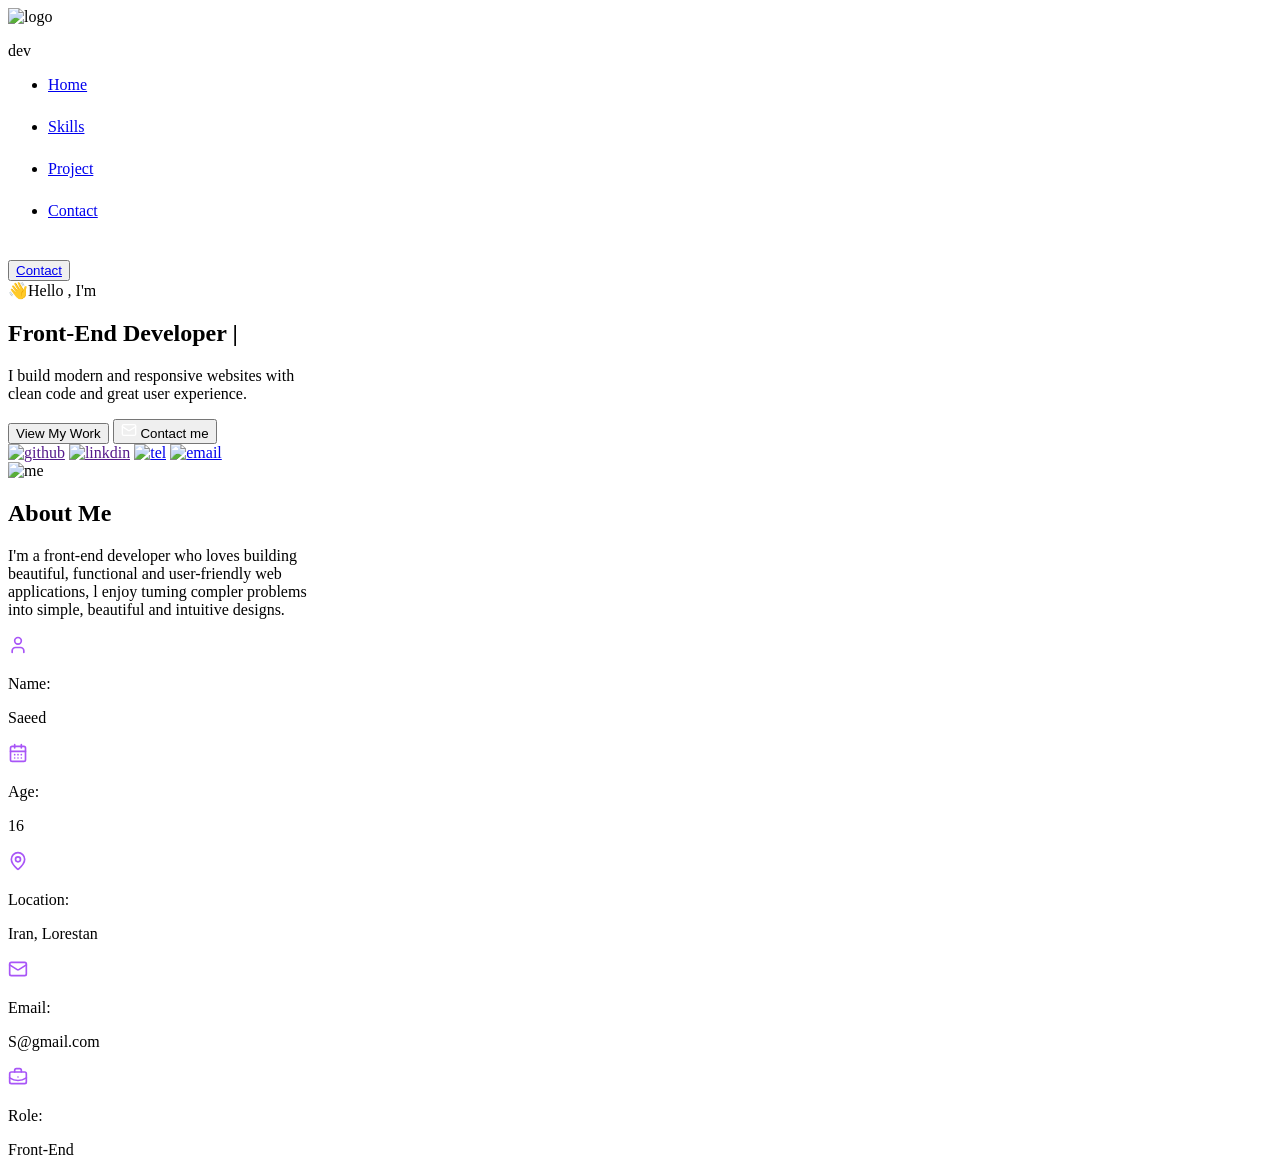
==== index.html @ 2d148aad "Add files via upload" ====
<!DOCTYPE html>
<html lang="en">
<head>
    <meta charset="UTF-8">
    <meta name="viewport" content="width=device-width, initial-scale=1.0">
    <title>Developer | سعید سلطانی</title>
    <link rel="shortcut icon" href="./assets/image/1000127958-removebg-preview.png" type="image/x-icon">
    <link rel="stylesheet" href="css/styles.css">
</head>
<body>
    <div class="container">
        <!-- header -->
        <header>
            <!-- item1 -->
            <section class="left-header">
                <img src="./assets/image/1000127958-removebg-preview.png" alt="logo" class="img-logo">
                <p class="text-header">dev</p>
            </section>
            <!-- item2 -->
             <section class="parent-menu">
                <!-- menu -->
                <nav>
                    <ul class="list">
                        <li class="menu-nav">
                            <a href="./index.html">Home</a>
                            <div class="icon-menu">
                                <svg xmlns="http://www.w3.org/2000/svg" width="20" height="20" viewBox="0 0 24 24" fill="none" stroke="#ffffff" stroke-width="2" stroke-linecap="round" stroke-linejoin="round" class="lucide lucide-house-icon lucide-house"><path d="M15 21v-8a1 1 0 0 0-1-1h-4a1 1 0 0 0-1 1v8"/><path d="M3 10a2 2 0 0 1 .709-1.528l7-6a2 2 0 0 1 2.582 0l7 6A2 2 0 0 1 21 10v9a2 2 0 0 1-2 2H5a2 2 0 0 1-2-2z"/></svg>
                            </div>
                        </li>
                        <li class="menu-nav">
                            <a href="#">Skills</a>
                            <div class="icon-menu">
                                <svg xmlns="http://www.w3.org/2000/svg" width="20" height="20" viewBox="0 0 24 24" fill="none" stroke="#ffffff" stroke-width="2" stroke-linecap="round" stroke-linejoin="round" class="lucide lucide-code-xml-icon lucide-code-xml"><path d="m18 16 4-4-4-4"/><path d="m6 8-4 4 4 4"/><path d="m14.5 4-5 16"/></svg>
                            </div>
                        </li>
                        <li class="menu-nav">
                            <a href="./project.html">Project</a>
                            <div class="icon-menu">
                                <svg xmlns="http://www.w3.org/2000/svg" width="20" height="20" viewBox="0 0 24 24" fill="none" stroke="#ffffff" stroke-width="2" stroke-linecap="round" stroke-linejoin="round" class="lucide lucide-folder-code-icon lucide-folder-code"><path d="M10 10.5 8 13l2 2.5"/><path d="m14 10.5 2 2.5-2 2.5"/><path d="M20 20a2 2 0 0 0 2-2V8a2 2 0 0 0-2-2h-7.9a2 2 0 0 1-1.69-.9L9.6 3.9A2 2 0 0 0 7.93 3H4a2 2 0 0 0-2 2v13a2 2 0 0 0 2 2z"/></svg>
                            </div>
                        </li>
                        <li class="menu-nav">
                            <a href="./contact.html">Contact</a>
                            <div class="icon-menu">
                                <svg xmlns="http://www.w3.org/2000/svg" width="20" height="20" viewBox="0 0 24 24" fill="none" stroke="#ffffff" stroke-width="2" stroke-linecap="round" stroke-linejoin="round" class="lucide lucide-phone-icon lucide-phone"><path d="M13.832 16.568a1 1 0 0 0 1.213-.303l.355-.465A2 2 0 0 1 17 15h3a2 2 0 0 1 2 2v3a2 2 0 0 1-2 2A18 18 0 0 1 2 4a2 2 0 0 1 2-2h3a2 2 0 0 1 2 2v3a2 2 0 0 1-.8 1.6l-.468.351a1 1 0 0 0-.292 1.233 14 14 0 0 0 6.392 6.384"/></svg>
                            </div>
                        </li>
                    </ul>
                </nav>
             </section>
             <!-- item3 -->
              <section>
                <button class="btn-header"><a href="#">Contact</a></button>
              </section>
        </header>
        <!-- main -->
        <main>
            <!-- text abuot me -->
            <section class="main">
                <section class="main-left">
                    <span class="text-main-left">👋Hello , I'm</span>
                    <h1 id="text-el"></h1>
                    <h2>Front-End Developer |</h2>
                    <p>I build modern and responsive websites with 
                        <br>
                        clean code and great user experience.
                    </p>
                    <div class="box-btn">
                        <button class="btn-main-left">View My Work</button>
                        <button class="btn-main-right"><svg xmlns="http://www.w3.org/2000/svg" width="16" height="16" viewBox="0 0 24 24" fill="none" stroke="#ffffff" stroke-width="2" stroke-linecap="round" stroke-linejoin="round" class="lucide lucide-mail-icon lucide-mail"><path d="m22 7-8.991 5.727a2 2 0 0 1-2.009 0L2 7"/><rect x="2" y="4" width="20" height="16" rx="2"/></svg>  Contact me</button>
                    </div>
                    <div class="contact">
                        <a href=""><img src="./assets/image/github-svgrepo-com.svg" alt="github" class="img-contact"></a>
                        <a href=""><img src="./assets/image/linkedin-1-svgrepo-com.svg" alt="linkdin" class="img-contact"></a>
                        <a href="https://t.me/SaeedAlpachi"><img src="./assets/image/telegram-svgrepo-com.svg" alt="tel" class="img-contact"></a>
                        <a href="mailto:saeed89soltanii@gmail.com"><img src="./assets/image/gmail-svgrepo-com.svg" alt="email" class="img-contact"></a>
                        
                    </div>
                </section>
                <section class="main-right">
                    <img src="./assets/image/IMG_۲۰۲۶۰۶۲۴_۲۲۵۵۱۲.png" alt="me">
                </section>
            </section>

            <!-- about me -->
             <section class="about">
                <!-- right -->
                <section class="about-right">
                    <h2>About Me</h2>
                    <p>I'm a front-end developer who loves building <br>
                    beautiful, functional and user-friendly web <br>
                    applications, l enjoy tuming compler problems <br>
                    into simple, beautiful and intuitive designs.</p>
                </section>
                <!-- left -->
                <section class="about-left">
                    <div class="about-me-left top">
                        <svg xmlns="http://www.w3.org/2000/svg" width="20" height="20" viewBox="0 0 24 24" fill="none" stroke="#a855f7" stroke-width="2" stroke-linecap="round" stroke-linejoin="round" class="lucide lucide-user-icon lucide-user"><path d="M19 21v-2a4 4 0 0 0-4-4H9a4 4 0 0 0-4 4v2"/><circle cx="12" cy="7" r="4"/></svg>
                        <p>Name:</p>
                    </div>
                    <div class="text-right top-text"><p>Saeed</p></div>
                    <div class="about-me-left">
                        <svg xmlns="http://www.w3.org/2000/svg" width="20" height="20" viewBox="0 0 24 24" fill="none" stroke="#a855f7" stroke-width="2" stroke-linecap="round" stroke-linejoin="round" class="lucide lucide-calendar-days-icon lucide-calendar-days"><path d="M8 2v4"/><path d="M16 2v4"/><rect width="18" height="18" x="3" y="4" rx="2"/><path d="M3 10h18"/><path d="M8 14h.01"/><path d="M12 14h.01"/><path d="M16 14h.01"/><path d="M8 18h.01"/><path d="M12 18h.01"/><path d="M16 18h.01"/></svg>
                        <p>Age:</p>
                    </div>
                    <div class="text-right"><p>16</p></div>
                    <div class="about-me-left">
                        <svg xmlns="http://www.w3.org/2000/svg" width="20" height="20" viewBox="0 0 24 24" fill="none" stroke="#a855f7" stroke-width="2" stroke-linecap="round" stroke-linejoin="round" class="lucide lucide-map-pin-icon lucide-map-pin"><path d="M20 10c0 4.993-5.539 10.193-7.399 11.799a1 1 0 0 1-1.202 0C9.539 20.193 4 14.993 4 10a8 8 0 0 1 16 0"/><circle cx="12" cy="10" r="3"/></svg>
                        <p>Location:</p>
                    </div>
                    <div class="text-right"><p>Iran, Lorestan</p></div>
                    <div class="about-me-left">
                        <svg xmlns="http://www.w3.org/2000/svg" width="20" height="20" viewBox="0 0 24 24" fill="none" stroke="#a855f7" stroke-width="2" stroke-linecap="round" stroke-linejoin="round" class="lucide lucide-mail-icon lucide-mail"><path d="m22 7-8.991 5.727a2 2 0 0 1-2.009 0L2 7"/><rect x="2" y="4" width="20" height="16" rx="2"/></svg>
                        <p>Email:</p>
                    </div>
                    <div class="text-right"><p>S@gmail.com</p></div>
                    <div class="about-me-left bottom">
                        <svg xmlns="http://www.w3.org/2000/svg" width="20" height="20" viewBox="0 0 24 24" fill="none" stroke="#a855f7" stroke-width="2" stroke-linecap="round" stroke-linejoin="round" class="lucide lucide-briefcase-business-icon lucide-briefcase-business"><path d="M12 12h.01"/><path d="M16 6V4a2 2 0 0 0-2-2h-4a2 2 0 0 0-2 2v2"/><path d="M22 13a18.15 18.15 0 0 1-20 0"/><rect width="20" height="14" x="2" y="6" rx="2"/></svg>
                        <p>Role:</p>
                    </div>
                    <div class="text-right bottom-text"><p>Front-End</p></div>
                </section>
             </section>
        </main>
    </div>

    <script src="./js/script.js"></script>
</body>
</html>
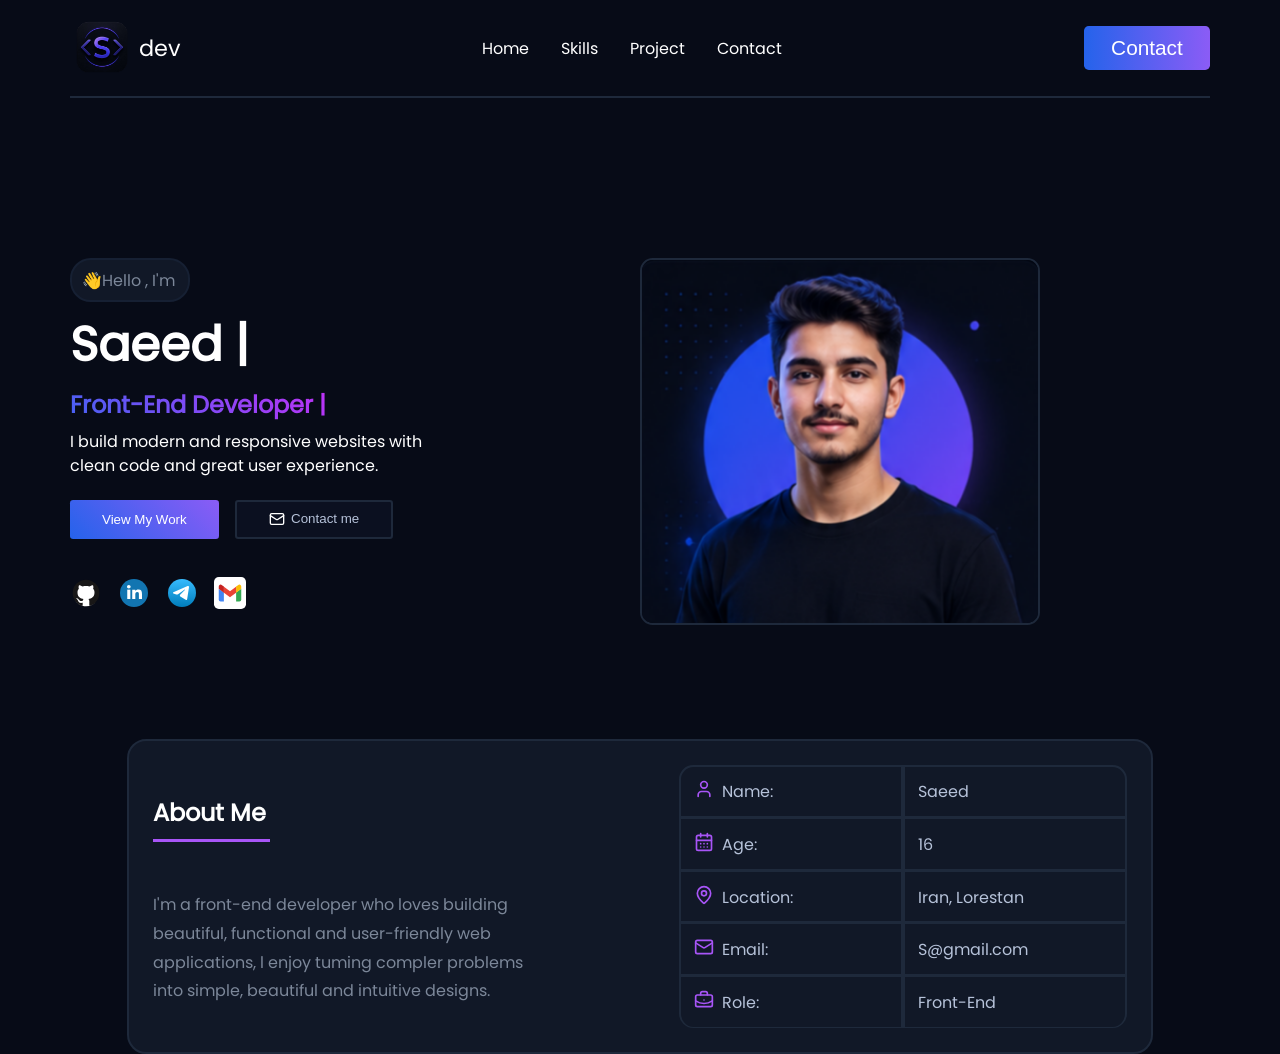
==== commit e3de2d67: "Initial commit" ====
--- a/index.html
+++ b/index.html
@@ -1,129 +1,129 @@
-<!DOCTYPE html>
-<html lang="en">
-<head>
-    <meta charset="UTF-8">
-    <meta name="viewport" content="width=device-width, initial-scale=1.0">
-    <title>Developer | سعید سلطانی</title>
-    <link rel="shortcut icon" href="./assets/image/1000127958-removebg-preview.png" type="image/x-icon">
-    <link rel="stylesheet" href="css/styles.css">
-</head>
-<body>
-    <div class="container">
-        <!-- header -->
-        <header>
-            <!-- item1 -->
-            <section class="left-header">
-                <img src="./assets/image/1000127958-removebg-preview.png" alt="logo" class="img-logo">
-                <p class="text-header">dev</p>
-            </section>
-            <!-- item2 -->
-             <section class="parent-menu">
-                <!-- menu -->
-                <nav>
-                    <ul class="list">
-                        <li class="menu-nav">
-                            <a href="./index.html">Home</a>
-                            <div class="icon-menu">
-                                <svg xmlns="http://www.w3.org/2000/svg" width="20" height="20" viewBox="0 0 24 24" fill="none" stroke="#ffffff" stroke-width="2" stroke-linecap="round" stroke-linejoin="round" class="lucide lucide-house-icon lucide-house"><path d="M15 21v-8a1 1 0 0 0-1-1h-4a1 1 0 0 0-1 1v8"/><path d="M3 10a2 2 0 0 1 .709-1.528l7-6a2 2 0 0 1 2.582 0l7 6A2 2 0 0 1 21 10v9a2 2 0 0 1-2 2H5a2 2 0 0 1-2-2z"/></svg>
-                            </div>
-                        </li>
-                        <li class="menu-nav">
-                            <a href="#">Skills</a>
-                            <div class="icon-menu">
-                                <svg xmlns="http://www.w3.org/2000/svg" width="20" height="20" viewBox="0 0 24 24" fill="none" stroke="#ffffff" stroke-width="2" stroke-linecap="round" stroke-linejoin="round" class="lucide lucide-code-xml-icon lucide-code-xml"><path d="m18 16 4-4-4-4"/><path d="m6 8-4 4 4 4"/><path d="m14.5 4-5 16"/></svg>
-                            </div>
-                        </li>
-                        <li class="menu-nav">
-                            <a href="./project.html">Project</a>
-                            <div class="icon-menu">
-                                <svg xmlns="http://www.w3.org/2000/svg" width="20" height="20" viewBox="0 0 24 24" fill="none" stroke="#ffffff" stroke-width="2" stroke-linecap="round" stroke-linejoin="round" class="lucide lucide-folder-code-icon lucide-folder-code"><path d="M10 10.5 8 13l2 2.5"/><path d="m14 10.5 2 2.5-2 2.5"/><path d="M20 20a2 2 0 0 0 2-2V8a2 2 0 0 0-2-2h-7.9a2 2 0 0 1-1.69-.9L9.6 3.9A2 2 0 0 0 7.93 3H4a2 2 0 0 0-2 2v13a2 2 0 0 0 2 2z"/></svg>
-                            </div>
-                        </li>
-                        <li class="menu-nav">
-                            <a href="./contact.html">Contact</a>
-                            <div class="icon-menu">
-                                <svg xmlns="http://www.w3.org/2000/svg" width="20" height="20" viewBox="0 0 24 24" fill="none" stroke="#ffffff" stroke-width="2" stroke-linecap="round" stroke-linejoin="round" class="lucide lucide-phone-icon lucide-phone"><path d="M13.832 16.568a1 1 0 0 0 1.213-.303l.355-.465A2 2 0 0 1 17 15h3a2 2 0 0 1 2 2v3a2 2 0 0 1-2 2A18 18 0 0 1 2 4a2 2 0 0 1 2-2h3a2 2 0 0 1 2 2v3a2 2 0 0 1-.8 1.6l-.468.351a1 1 0 0 0-.292 1.233 14 14 0 0 0 6.392 6.384"/></svg>
-                            </div>
-                        </li>
-                    </ul>
-                </nav>
-             </section>
-             <!-- item3 -->
-              <section>
-                <button class="btn-header"><a href="#">Contact</a></button>
-              </section>
-        </header>
-        <!-- main -->
-        <main>
-            <!-- text abuot me -->
-            <section class="main">
-                <section class="main-left">
-                    <span class="text-main-left">👋Hello , I'm</span>
-                    <h1 id="text-el"></h1>
-                    <h2>Front-End Developer |</h2>
-                    <p>I build modern and responsive websites with 
-                        <br>
-                        clean code and great user experience.
-                    </p>
-                    <div class="box-btn">
-                        <button class="btn-main-left">View My Work</button>
-                        <button class="btn-main-right"><svg xmlns="http://www.w3.org/2000/svg" width="16" height="16" viewBox="0 0 24 24" fill="none" stroke="#ffffff" stroke-width="2" stroke-linecap="round" stroke-linejoin="round" class="lucide lucide-mail-icon lucide-mail"><path d="m22 7-8.991 5.727a2 2 0 0 1-2.009 0L2 7"/><rect x="2" y="4" width="20" height="16" rx="2"/></svg>  Contact me</button>
-                    </div>
-                    <div class="contact">
-                        <a href=""><img src="./assets/image/github-svgrepo-com.svg" alt="github" class="img-contact"></a>
-                        <a href=""><img src="./assets/image/linkedin-1-svgrepo-com.svg" alt="linkdin" class="img-contact"></a>
-                        <a href="https://t.me/SaeedAlpachi"><img src="./assets/image/telegram-svgrepo-com.svg" alt="tel" class="img-contact"></a>
-                        <a href="mailto:saeed89soltanii@gmail.com"><img src="./assets/image/gmail-svgrepo-com.svg" alt="email" class="img-contact"></a>
-                        
-                    </div>
-                </section>
-                <section class="main-right">
-                    <img src="./assets/image/IMG_۲۰۲۶۰۶۲۴_۲۲۵۵۱۲.png" alt="me">
-                </section>
-            </section>
-
-            <!-- about me -->
-             <section class="about">
-                <!-- right -->
-                <section class="about-right">
-                    <h2>About Me</h2>
-                    <p>I'm a front-end developer who loves building <br>
-                    beautiful, functional and user-friendly web <br>
-                    applications, l enjoy tuming compler problems <br>
-                    into simple, beautiful and intuitive designs.</p>
-                </section>
-                <!-- left -->
-                <section class="about-left">
-                    <div class="about-me-left top">
-                        <svg xmlns="http://www.w3.org/2000/svg" width="20" height="20" viewBox="0 0 24 24" fill="none" stroke="#a855f7" stroke-width="2" stroke-linecap="round" stroke-linejoin="round" class="lucide lucide-user-icon lucide-user"><path d="M19 21v-2a4 4 0 0 0-4-4H9a4 4 0 0 0-4 4v2"/><circle cx="12" cy="7" r="4"/></svg>
-                        <p>Name:</p>
-                    </div>
-                    <div class="text-right top-text"><p>Saeed</p></div>
-                    <div class="about-me-left">
-                        <svg xmlns="http://www.w3.org/2000/svg" width="20" height="20" viewBox="0 0 24 24" fill="none" stroke="#a855f7" stroke-width="2" stroke-linecap="round" stroke-linejoin="round" class="lucide lucide-calendar-days-icon lucide-calendar-days"><path d="M8 2v4"/><path d="M16 2v4"/><rect width="18" height="18" x="3" y="4" rx="2"/><path d="M3 10h18"/><path d="M8 14h.01"/><path d="M12 14h.01"/><path d="M16 14h.01"/><path d="M8 18h.01"/><path d="M12 18h.01"/><path d="M16 18h.01"/></svg>
-                        <p>Age:</p>
-                    </div>
-                    <div class="text-right"><p>16</p></div>
-                    <div class="about-me-left">
-                        <svg xmlns="http://www.w3.org/2000/svg" width="20" height="20" viewBox="0 0 24 24" fill="none" stroke="#a855f7" stroke-width="2" stroke-linecap="round" stroke-linejoin="round" class="lucide lucide-map-pin-icon lucide-map-pin"><path d="M20 10c0 4.993-5.539 10.193-7.399 11.799a1 1 0 0 1-1.202 0C9.539 20.193 4 14.993 4 10a8 8 0 0 1 16 0"/><circle cx="12" cy="10" r="3"/></svg>
-                        <p>Location:</p>
-                    </div>
-                    <div class="text-right"><p>Iran, Lorestan</p></div>
-                    <div class="about-me-left">
-                        <svg xmlns="http://www.w3.org/2000/svg" width="20" height="20" viewBox="0 0 24 24" fill="none" stroke="#a855f7" stroke-width="2" stroke-linecap="round" stroke-linejoin="round" class="lucide lucide-mail-icon lucide-mail"><path d="m22 7-8.991 5.727a2 2 0 0 1-2.009 0L2 7"/><rect x="2" y="4" width="20" height="16" rx="2"/></svg>
-                        <p>Email:</p>
-                    </div>
-                    <div class="text-right"><p>S@gmail.com</p></div>
-                    <div class="about-me-left bottom">
-                        <svg xmlns="http://www.w3.org/2000/svg" width="20" height="20" viewBox="0 0 24 24" fill="none" stroke="#a855f7" stroke-width="2" stroke-linecap="round" stroke-linejoin="round" class="lucide lucide-briefcase-business-icon lucide-briefcase-business"><path d="M12 12h.01"/><path d="M16 6V4a2 2 0 0 0-2-2h-4a2 2 0 0 0-2 2v2"/><path d="M22 13a18.15 18.15 0 0 1-20 0"/><rect width="20" height="14" x="2" y="6" rx="2"/></svg>
-                        <p>Role:</p>
-                    </div>
-                    <div class="text-right bottom-text"><p>Front-End</p></div>
-                </section>
-             </section>
-        </main>
-    </div>
-
-    <script src="./js/script.js"></script>
-</body>
+<!DOCTYPE html>
+<html lang="en">
+<head>
+    <meta charset="UTF-8">
+    <meta name="viewport" content="width=device-width, initial-scale=1.0">
+    <title>Developer | سعید سلطانی</title>
+    <link rel="shortcut icon" href="./assets/image/1000127958-removebg-preview.png" type="image/x-icon">
+    <link rel="stylesheet" href="css/styles.css">
+</head>
+<body>
+    <div class="container">
+        <!-- header -->
+        <header>
+            <!-- item1 -->
+            <section class="left-header">
+                <img src="./assets/image/1000127958-removebg-preview.png" alt="logo" class="img-logo">
+                <p class="text-header">dev</p>
+            </section>
+            <!-- item2 -->
+             <section class="parent-menu">
+                <!-- menu -->
+                <nav>
+                    <ul class="list">
+                        <li class="menu-nav">
+                            <a href="./index.html">Home</a>
+                            <div class="icon-menu">
+                                <svg xmlns="http://www.w3.org/2000/svg" width="20" height="20" viewBox="0 0 24 24" fill="none" stroke="#ffffff" stroke-width="2" stroke-linecap="round" stroke-linejoin="round" class="lucide lucide-house-icon lucide-house"><path d="M15 21v-8a1 1 0 0 0-1-1h-4a1 1 0 0 0-1 1v8"/><path d="M3 10a2 2 0 0 1 .709-1.528l7-6a2 2 0 0 1 2.582 0l7 6A2 2 0 0 1 21 10v9a2 2 0 0 1-2 2H5a2 2 0 0 1-2-2z"/></svg>
+                            </div>
+                        </li>
+                        <li class="menu-nav">
+                            <a href="#">Skills</a>
+                            <div class="icon-menu">
+                                <svg xmlns="http://www.w3.org/2000/svg" width="20" height="20" viewBox="0 0 24 24" fill="none" stroke="#ffffff" stroke-width="2" stroke-linecap="round" stroke-linejoin="round" class="lucide lucide-code-xml-icon lucide-code-xml"><path d="m18 16 4-4-4-4"/><path d="m6 8-4 4 4 4"/><path d="m14.5 4-5 16"/></svg>
+                            </div>
+                        </li>
+                        <li class="menu-nav">
+                            <a href="./project.html">Project</a>
+                            <div class="icon-menu">
+                                <svg xmlns="http://www.w3.org/2000/svg" width="20" height="20" viewBox="0 0 24 24" fill="none" stroke="#ffffff" stroke-width="2" stroke-linecap="round" stroke-linejoin="round" class="lucide lucide-folder-code-icon lucide-folder-code"><path d="M10 10.5 8 13l2 2.5"/><path d="m14 10.5 2 2.5-2 2.5"/><path d="M20 20a2 2 0 0 0 2-2V8a2 2 0 0 0-2-2h-7.9a2 2 0 0 1-1.69-.9L9.6 3.9A2 2 0 0 0 7.93 3H4a2 2 0 0 0-2 2v13a2 2 0 0 0 2 2z"/></svg>
+                            </div>
+                        </li>
+                        <li class="menu-nav">
+                            <a href="./contact.html">Contact</a>
+                            <div class="icon-menu">
+                                <svg xmlns="http://www.w3.org/2000/svg" width="20" height="20" viewBox="0 0 24 24" fill="none" stroke="#ffffff" stroke-width="2" stroke-linecap="round" stroke-linejoin="round" class="lucide lucide-phone-icon lucide-phone"><path d="M13.832 16.568a1 1 0 0 0 1.213-.303l.355-.465A2 2 0 0 1 17 15h3a2 2 0 0 1 2 2v3a2 2 0 0 1-2 2A18 18 0 0 1 2 4a2 2 0 0 1 2-2h3a2 2 0 0 1 2 2v3a2 2 0 0 1-.8 1.6l-.468.351a1 1 0 0 0-.292 1.233 14 14 0 0 0 6.392 6.384"/></svg>
+                            </div>
+                        </li>
+                    </ul>
+                </nav>
+             </section>
+             <!-- item3 -->
+              <section>
+                <button class="btn-header"><a href="#">Contact</a></button>
+              </section>
+        </header>
+        <!-- main -->
+        <main>
+            <!-- text abuot me -->
+            <section class="main">
+                <section class="main-left">
+                    <span class="text-main-left">👋Hello , I'm</span>
+                    <h1 id="text-el"></h1>
+                    <h2>Front-End Developer |</h2>
+                    <p>I build modern and responsive websites with 
+                        <br>
+                        clean code and great user experience.
+                    </p>
+                    <div class="box-btn">
+                        <button class="btn-main-left">View My Work</button>
+                        <button class="btn-main-right"><svg xmlns="http://www.w3.org/2000/svg" width="16" height="16" viewBox="0 0 24 24" fill="none" stroke="#ffffff" stroke-width="2" stroke-linecap="round" stroke-linejoin="round" class="lucide lucide-mail-icon lucide-mail"><path d="m22 7-8.991 5.727a2 2 0 0 1-2.009 0L2 7"/><rect x="2" y="4" width="20" height="16" rx="2"/></svg>  Contact me</button>
+                    </div>
+                    <div class="contact">
+                        <a href=""><img src="./assets/image/github-svgrepo-com.svg" alt="github" class="img-contact"></a>
+                        <a href=""><img src="./assets/image/linkedin-1-svgrepo-com.svg" alt="linkdin" class="img-contact"></a>
+                        <a href="https://t.me/SaeedAlpachi"><img src="./assets/image/telegram-svgrepo-com.svg" alt="tel" class="img-contact"></a>
+                        <a href="mailto:saeed89soltanii@gmail.com"><img src="./assets/image/gmail-svgrepo-com.svg" alt="email" class="img-contact"></a>
+                        
+                    </div>
+                </section>
+                <section class="main-right">
+                    <img src="./assets/image/IMG_۲۰۲۶۰۶۲۴_۲۲۵۵۱۲.png" alt="me">
+                </section>
+            </section>
+
+            <!-- about me -->
+             <section class="about">
+                <!-- right -->
+                <section class="about-right">
+                    <h2>About Me</h2>
+                    <p>I'm a front-end developer who loves building <br>
+                    beautiful, functional and user-friendly web <br>
+                    applications, l enjoy tuming compler problems <br>
+                    into simple, beautiful and intuitive designs.</p>
+                </section>
+                <!-- left -->
+                <section class="about-left">
+                    <div class="about-me-left top">
+                        <svg xmlns="http://www.w3.org/2000/svg" width="20" height="20" viewBox="0 0 24 24" fill="none" stroke="#a855f7" stroke-width="2" stroke-linecap="round" stroke-linejoin="round" class="lucide lucide-user-icon lucide-user"><path d="M19 21v-2a4 4 0 0 0-4-4H9a4 4 0 0 0-4 4v2"/><circle cx="12" cy="7" r="4"/></svg>
+                        <p>Name:</p>
+                    </div>
+                    <div class="text-right top-text"><p>Saeed</p></div>
+                    <div class="about-me-left">
+                        <svg xmlns="http://www.w3.org/2000/svg" width="20" height="20" viewBox="0 0 24 24" fill="none" stroke="#a855f7" stroke-width="2" stroke-linecap="round" stroke-linejoin="round" class="lucide lucide-calendar-days-icon lucide-calendar-days"><path d="M8 2v4"/><path d="M16 2v4"/><rect width="18" height="18" x="3" y="4" rx="2"/><path d="M3 10h18"/><path d="M8 14h.01"/><path d="M12 14h.01"/><path d="M16 14h.01"/><path d="M8 18h.01"/><path d="M12 18h.01"/><path d="M16 18h.01"/></svg>
+                        <p>Age:</p>
+                    </div>
+                    <div class="text-right"><p>16</p></div>
+                    <div class="about-me-left">
+                        <svg xmlns="http://www.w3.org/2000/svg" width="20" height="20" viewBox="0 0 24 24" fill="none" stroke="#a855f7" stroke-width="2" stroke-linecap="round" stroke-linejoin="round" class="lucide lucide-map-pin-icon lucide-map-pin"><path d="M20 10c0 4.993-5.539 10.193-7.399 11.799a1 1 0 0 1-1.202 0C9.539 20.193 4 14.993 4 10a8 8 0 0 1 16 0"/><circle cx="12" cy="10" r="3"/></svg>
+                        <p>Location:</p>
+                    </div>
+                    <div class="text-right"><p>Iran, Lorestan</p></div>
+                    <div class="about-me-left">
+                        <svg xmlns="http://www.w3.org/2000/svg" width="20" height="20" viewBox="0 0 24 24" fill="none" stroke="#a855f7" stroke-width="2" stroke-linecap="round" stroke-linejoin="round" class="lucide lucide-mail-icon lucide-mail"><path d="m22 7-8.991 5.727a2 2 0 0 1-2.009 0L2 7"/><rect x="2" y="4" width="20" height="16" rx="2"/></svg>
+                        <p>Email:</p>
+                    </div>
+                    <div class="text-right"><p>S@gmail.com</p></div>
+                    <div class="about-me-left bottom">
+                        <svg xmlns="http://www.w3.org/2000/svg" width="20" height="20" viewBox="0 0 24 24" fill="none" stroke="#a855f7" stroke-width="2" stroke-linecap="round" stroke-linejoin="round" class="lucide lucide-briefcase-business-icon lucide-briefcase-business"><path d="M12 12h.01"/><path d="M16 6V4a2 2 0 0 0-2-2h-4a2 2 0 0 0-2 2v2"/><path d="M22 13a18.15 18.15 0 0 1-20 0"/><rect width="20" height="14" x="2" y="6" rx="2"/></svg>
+                        <p>Role:</p>
+                    </div>
+                    <div class="text-right bottom-text"><p>Front-End</p></div>
+                </section>
+             </section>
+        </main>
+    </div>
+
+    <script src="./js/script.js"></script>
+</body>
 </html>
--- a/css/styles.css
+++ b/css/styles.css
@@ -0,0 +1,336 @@
+*{
+    margin: 0;
+    padding: 0;
+    box-sizing: border-box;
+}
+
+:root{
+    /* background color */
+    --bg-body: #070b17;
+    --bg-secondary: #0b1020;
+    --bg-card: #111827;
+    --bg-card-hover: #162033;
+    /* color text */
+    --text-primary: #ffffff;
+    --text-secondary: #b6c2d9;
+    --text-muted: #7c8799;
+    /* color orginal ui */
+    --primary: #2563eb;
+    --primary-light: #3b82f6;
+    --secondary: #8b5cf6;
+    --secondary-light: #a855f7;
+    /* borders */
+    --border: #1e293b;
+    --border-active: #3b82f6;
+}
+@font-face {
+    font-family: "popins";
+    src: url(../assets/font/Poppins_www.Downloadha.com/Poppins/PoppinsLatin-Regular.otf);
+}
+body{
+    font-family: "popins";
+    background: var(--bg-body);
+    color: var(--text-primary);
+    font-size: 1rem;
+    height: 100dvh;
+}
+.container{
+    width: 1140px;
+    margin: 0 auto;
+    height: 100%;
+}
+header{
+    width: 100%;
+    display: flex;
+    align-items: center;
+    justify-content: space-between;
+    padding: 1rem 0;
+    position: relative;
+    border-bottom: 2px solid var(--border);
+}
+nav{
+        position: relative;
+    }
+header .left-header{
+    display: flex;
+    align-items: center;
+    gap: .3rem;
+}
+header .left-header .text-header{
+    font-size: 1.4rem;
+}
+header .left-header .img-logo{
+    width: 4rem;
+}
+header .list{
+    list-style-type: none;
+    display: flex;
+    gap: 2rem;
+}
+header .list li a{
+    color: var(--text-primary);
+    text-decoration: none;
+}
+header .list li a:hover{
+    color: var(--primary);
+    transition: all .5s;
+}
+header .btn-header{
+    font-size: 1.3rem;
+    background: linear-gradient(90deg, #2563eb 0%, #8b5cf6 100%);
+    border: none;
+    padding: .6rem 1.7rem;
+    border-radius: .3rem;
+}
+header .btn-header a{
+    color: var(--text-primary);
+    text-decoration: none;
+}
+header .parent-menu .list .icon-menu{
+    text-align: center;
+}
+header .parent-menu .list .menu-nav{
+    display: flex;
+    flex-direction: column-reverse;
+}
+
+/* main */
+.main{
+    margin-top: 10rem;
+    display: grid;
+    grid-template-columns: 1fr 1fr;
+}
+.main .main-left{
+    display: flex;
+    flex-direction: column;
+    gap: .4rem;
+}
+.main .main-left h1{
+    font-size: 3rem;
+}
+.main .main-left h2{
+    background: linear-gradient(45deg, rgb(69, 98, 243), #c130f6);
+    background-clip: text;
+    -webkit-background-clip: text;
+    -webkit-text-fill-color: transparent;
+    width: 16.3rem;
+}
+.main .main-left .text-main-left{
+    background: var(--bg-card);
+    padding: .5rem .6rem;
+    width: 7.5rem;
+    border: 2px solid var(--bg-card-hover);
+    border-radius: 1.3rem;
+    color: var(--text-muted);
+}
+.main .main-left .box-btn{
+    display: flex;
+    gap: 1rem;
+    margin-top: 1rem;
+}
+.main .main-left .btn-main-left{
+    background: linear-gradient(45deg, #2563eb 0%, #8b5cf6 100%);
+    border: none;
+    text-align: center;
+    align-items: center;
+    padding: .6rem 2rem;
+    color: var(--text-primary);
+    border-radius: .2rem;
+}
+.main .main-left .btn-main-right{
+    padding: .6rem 2rem;
+    background: var(--bg-secondary);
+    color: var(--text-secondary);
+    display: flex;
+    text-align: center;
+    border-radius: .2rem;
+    border: 2px solid var(--border);
+    gap: .4rem;
+}
+.main .main-left .contact{
+    display: flex;
+    gap: 1rem;
+    margin-top: 2rem;
+}
+.main .main-left .contact .img-contact{
+    width: 2rem;
+}
+#text-el::after{
+    content: "|";
+    animation: blink 0.8s infinite;
+}
+@keyframes blink{
+    50%{
+        opacity: 0;
+    }
+}
+.main .main-right img{
+    width: 25rem;
+    border: 2px solid var(--border);
+    border-radius: .8rem;
+    animation: float 3s ease-in-out infinite;
+}
+@keyframes float {
+    0%{
+        transform: translateY(0);
+    }
+    50%{
+        transform: translateY(-25px);
+    }
+    100%{
+        transform: translateY(0);
+    }
+}
+/* about me */
+.about{
+    display: flex;
+    max-width: 90%;
+    margin: 6.7rem auto 0;
+    background-color: var(--bg-card);
+    padding: 1.5rem;
+    border-radius: 1.2rem;
+    border: 2px solid var(--border);
+    justify-content: space-between;
+    flex-wrap: wrap;
+    gap: 2rem;
+    align-items: center;
+}
+.about .about-right{
+    display: flex;
+    flex-direction: column;
+    gap: 3rem;
+}
+.about .about-right h2{
+    padding: .5rem 0;
+    border-bottom: 3px solid var(--secondary-light);
+    width: 7.3rem;
+}
+.about .about-right p{
+    line-height: 1.8rem;
+    color: var(--text-muted);
+}
+.about .about-left{
+    display: grid;
+    grid-template-columns: repeat(2,14rem);
+    border-radius: .8rem;
+}
+.about .about-left .about-me-left{
+    display: flex;
+    gap: .5rem;
+    border: 2px solid var(--border);
+    border-bottom: 1px solid var(--border);
+    padding: .8rem;
+    color: var(--text-secondary);
+
+}
+.about .about-left .top{
+    border-radius: .9rem 0 0 0;
+}
+.about .about-left .bottom{
+    border-radius: 0 0 0 .9rem ;
+}
+.about .about-left .bottom-text{
+    border-radius: 0 0 .9rem 0;
+}
+.about .about-left .top-text{
+    border-radius:  0 .9rem 0 0;
+}
+.about .about-left .text-right{
+    border: 2px solid var(--border);
+    border-bottom: 1px solid var(--border);
+    padding: .8rem;
+    color: var(--text-secondary);
+
+}
+
+/* responsiv */
+
+@media screen and (max-width: 600px){
+    .parent-menu{
+        /* display: none; */
+        position: fixed;
+        bottom: 1.5rem;
+        left: 0;
+        right: 0;
+        z-index: 10;
+        height: 4.2rem;
+        width: 80%;
+        margin: 0 auto;
+        padding: .5rem 1rem;
+        background: #162033eb;
+        border-radius: 2.5rem;
+        display: flex;
+        align-items: center;
+    }
+    nav{
+        margin: 0 auto;
+        width: 100%;
+    }
+    .list{
+        display: flex;
+        justify-content: space-around;
+    }
+    .menu-nav a{
+        font-size: 1.2rem;
+    }
+    
+    
+}
+@media screen and (max-width: 1200px){
+    .container{
+        width: 900px;
+    }
+}
+@media screen and (max-width: 998px){
+    .container{
+        width: 750px;
+    }
+}
+@media screen and (max-width: 768px){
+    .container{
+        width: 600px;
+    }
+    header{
+        padding: 1rem ;
+    }
+    .list{
+        display: none;
+    }
+    .main{
+        display: flex;
+        flex-direction: column;
+        gap: 3rem;
+        align-items: center;
+        margin-top: 5rem;
+    }
+}
+@media screen and (min-width: 600px){
+    .icon-menu{
+        display: none;
+    }
+}
+@media screen and (max-width: 575px){
+    header{
+        padding: 1rem 1.5rem;
+
+    }
+    .container{ max-width: 550px;}
+    .about{
+        align-items: center;
+        justify-content: center;
+        margin: 6.7 auto 0;
+    }
+    .about .about-left{
+        grid-template-columns: repeat(2,12rem);
+    }
+    .about .about-right p{
+        font-size: 1.3rem;
+    }
+    .about .text-right{
+        font-size: 1.3rem;
+    }
+    .about .about-me-left{
+        font-size: 1.3rem;
+        align-items: center;
+    }
+}
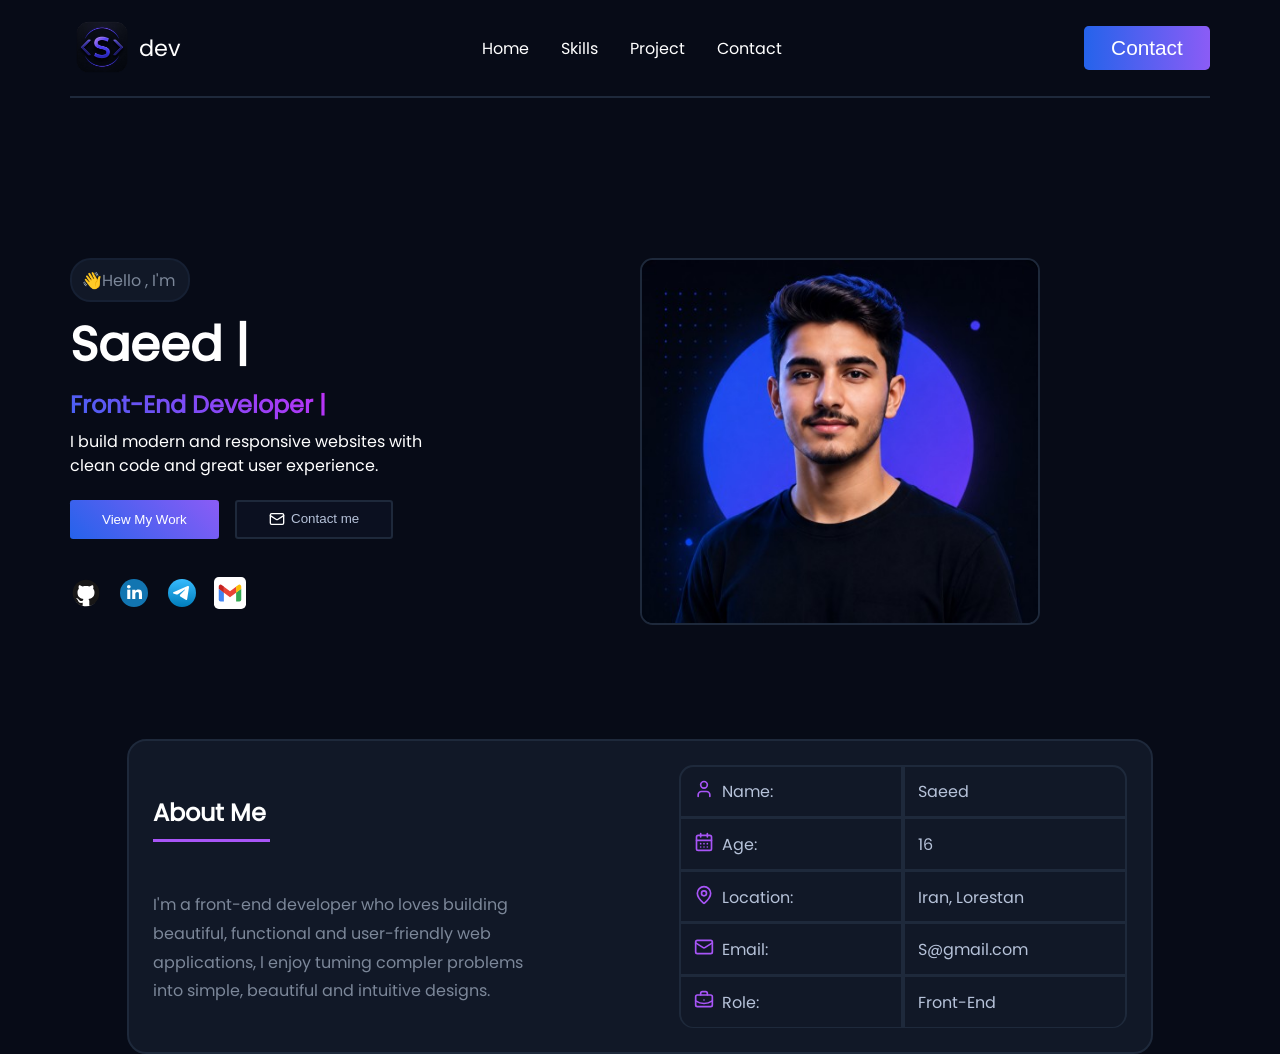
==== commit 24a18108: "Organize project folders" ====
--- a/index.html
+++ b/index.html
@@ -78,7 +78,7 @@
                     </div>
                 </section>
                 <section class="main-right">
-                    <img src="./assets/image/IMG_۲۰۲۶۰۶۲۴_۲۲۵۵۱۲.png" alt="me">
+                    <img src="./assets/image/file_00000000397871f4ac7698c26f816f2d.jpg" alt="me">
                 </section>
             </section>
 
--- a/css/styles.css
+++ b/css/styles.css
@@ -246,6 +246,14 @@
 /* responsiv */
 
 @media screen and (max-width: 600px){
+    html{
+        font-size: 70%;
+    }
+    .about{
+        flex-direction: column;
+        align-items: start;
+        justify-content: start;
+    }
     .parent-menu{
         /* display: none; */
         position: fixed;
@@ -253,7 +261,7 @@
         left: 0;
         right: 0;
         z-index: 10;
-        height: 4.2rem;
+        height: 4rem;
         width: 80%;
         margin: 0 auto;
         padding: .5rem 1rem;
@@ -271,9 +279,11 @@
         justify-content: space-around;
     }
     .menu-nav a{
-        font-size: 1.2rem;
-    }
-    
+        font-size: 0.9rem;
+    }
+    .main .main-right img{
+        width: 19rem;
+    }
     
 }
 @media screen and (max-width: 1200px){
@@ -311,26 +321,26 @@
 }
 @media screen and (max-width: 575px){
     header{
-        padding: 1rem 1.5rem;
-
-    }
-    .container{ max-width: 550px;}
+        padding: 1rem .5rem;
+
+    }
+    /* .container{ width: 550px;} */
     .about{
         align-items: center;
         justify-content: center;
         margin: 6.7 auto 0;
     }
     .about .about-left{
-        grid-template-columns: repeat(2,12rem);
+        grid-template-columns: repeat(2,9rem);
     }
     .about .about-right p{
-        font-size: 1.3rem;
+        font-size: 1rem;
     }
     .about .text-right{
-        font-size: 1.3rem;
+        font-size: 1rem;
     }
     .about .about-me-left{
-        font-size: 1.3rem;
+        font-size: 1rem;
         align-items: center;
     }
 }
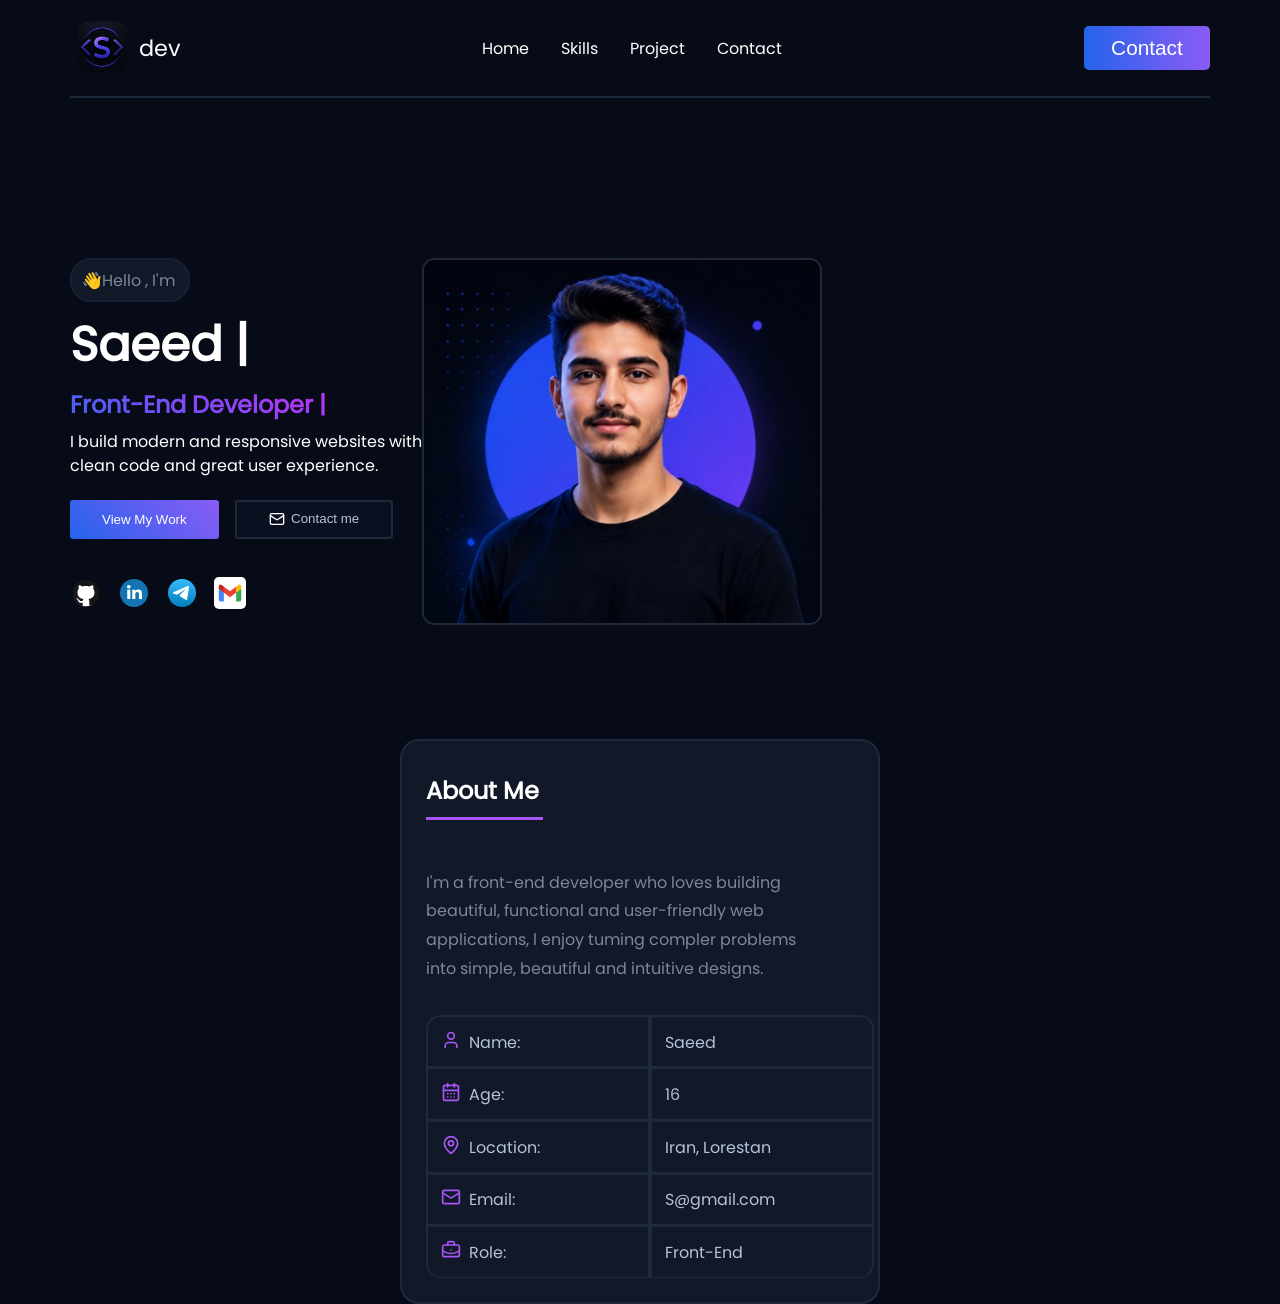
==== commit dee11617: "responsiv" ====
--- a/index.html
+++ b/index.html
@@ -17,37 +17,18 @@
                 <p class="text-header">dev</p>
             </section>
             <!-- item2 -->
-             <section class="parent-menu">
-                <!-- menu -->
+             <!-- item menu orginal -->
+              <section class="menu-desktap">
                 <nav>
                     <ul class="list">
-                        <li class="menu-nav">
-                            <a href="./index.html">Home</a>
-                            <div class="icon-menu">
-                                <svg xmlns="http://www.w3.org/2000/svg" width="20" height="20" viewBox="0 0 24 24" fill="none" stroke="#ffffff" stroke-width="2" stroke-linecap="round" stroke-linejoin="round" class="lucide lucide-house-icon lucide-house"><path d="M15 21v-8a1 1 0 0 0-1-1h-4a1 1 0 0 0-1 1v8"/><path d="M3 10a2 2 0 0 1 .709-1.528l7-6a2 2 0 0 1 2.582 0l7 6A2 2 0 0 1 21 10v9a2 2 0 0 1-2 2H5a2 2 0 0 1-2-2z"/></svg>
-                            </div>
-                        </li>
-                        <li class="menu-nav">
-                            <a href="#">Skills</a>
-                            <div class="icon-menu">
-                                <svg xmlns="http://www.w3.org/2000/svg" width="20" height="20" viewBox="0 0 24 24" fill="none" stroke="#ffffff" stroke-width="2" stroke-linecap="round" stroke-linejoin="round" class="lucide lucide-code-xml-icon lucide-code-xml"><path d="m18 16 4-4-4-4"/><path d="m6 8-4 4 4 4"/><path d="m14.5 4-5 16"/></svg>
-                            </div>
-                        </li>
-                        <li class="menu-nav">
-                            <a href="./project.html">Project</a>
-                            <div class="icon-menu">
-                                <svg xmlns="http://www.w3.org/2000/svg" width="20" height="20" viewBox="0 0 24 24" fill="none" stroke="#ffffff" stroke-width="2" stroke-linecap="round" stroke-linejoin="round" class="lucide lucide-folder-code-icon lucide-folder-code"><path d="M10 10.5 8 13l2 2.5"/><path d="m14 10.5 2 2.5-2 2.5"/><path d="M20 20a2 2 0 0 0 2-2V8a2 2 0 0 0-2-2h-7.9a2 2 0 0 1-1.69-.9L9.6 3.9A2 2 0 0 0 7.93 3H4a2 2 0 0 0-2 2v13a2 2 0 0 0 2 2z"/></svg>
-                            </div>
-                        </li>
-                        <li class="menu-nav">
-                            <a href="./contact.html">Contact</a>
-                            <div class="icon-menu">
-                                <svg xmlns="http://www.w3.org/2000/svg" width="20" height="20" viewBox="0 0 24 24" fill="none" stroke="#ffffff" stroke-width="2" stroke-linecap="round" stroke-linejoin="round" class="lucide lucide-phone-icon lucide-phone"><path d="M13.832 16.568a1 1 0 0 0 1.213-.303l.355-.465A2 2 0 0 1 17 15h3a2 2 0 0 1 2 2v3a2 2 0 0 1-2 2A18 18 0 0 1 2 4a2 2 0 0 1 2-2h3a2 2 0 0 1 2 2v3a2 2 0 0 1-.8 1.6l-.468.351a1 1 0 0 0-.292 1.233 14 14 0 0 0 6.392 6.384"/></svg>
-                            </div>
-                        </li>
+                        <li><a href="./index.html">Home</a></li>
+                        <li><a href="#">Skills</a></li>
+                        <li><a href="./project.html">Project</a></li>
+                        <li><a href="./contact.html">Contact</a></li>
                     </ul>
                 </nav>
-             </section>
+              </section>
+             
              <!-- item3 -->
               <section>
                 <button class="btn-header"><a href="#">Contact</a></button>
@@ -122,6 +103,40 @@
                 </section>
              </section>
         </main>
+        <!-- aside -->
+         <aside>
+            <!-- menu -->
+             <section class="parent-menu">
+                <nav>
+                    <ul class="list">
+                        <li class="menu-nav">
+                            <a href="./index.html">Home</a>
+                            <div class="icon-menu">
+                                <svg xmlns="http://www.w3.org/2000/svg" width="20" height="20" viewBox="0 0 24 24" fill="none" stroke="#ffffff" stroke-width="2" stroke-linecap="round" stroke-linejoin="round" class="lucide lucide-house-icon lucide-house"><path d="M15 21v-8a1 1 0 0 0-1-1h-4a1 1 0 0 0-1 1v8"/><path d="M3 10a2 2 0 0 1 .709-1.528l7-6a2 2 0 0 1 2.582 0l7 6A2 2 0 0 1 21 10v9a2 2 0 0 1-2 2H5a2 2 0 0 1-2-2z"/></svg>
+                            </div>
+                        </li>
+                        <li class="menu-nav">
+                            <a href="#">Skills</a>
+                            <div class="icon-menu">
+                                <svg xmlns="http://www.w3.org/2000/svg" width="20" height="20" viewBox="0 0 24 24" fill="none" stroke="#ffffff" stroke-width="2" stroke-linecap="round" stroke-linejoin="round" class="lucide lucide-code-xml-icon lucide-code-xml"><path d="m18 16 4-4-4-4"/><path d="m6 8-4 4 4 4"/><path d="m14.5 4-5 16"/></svg>
+                            </div>
+                        </li>
+                        <li class="menu-nav">
+                            <a href="./project.html">Project</a>
+                            <div class="icon-menu">
+                                <svg xmlns="http://www.w3.org/2000/svg" width="20" height="20" viewBox="0 0 24 24" fill="none" stroke="#ffffff" stroke-width="2" stroke-linecap="round" stroke-linejoin="round" class="lucide lucide-folder-code-icon lucide-folder-code"><path d="M10 10.5 8 13l2 2.5"/><path d="m14 10.5 2 2.5-2 2.5"/><path d="M20 20a2 2 0 0 0 2-2V8a2 2 0 0 0-2-2h-7.9a2 2 0 0 1-1.69-.9L9.6 3.9A2 2 0 0 0 7.93 3H4a2 2 0 0 0-2 2v13a2 2 0 0 0 2 2z"/></svg>
+                            </div>
+                        </li>
+                        <li class="menu-nav">
+                            <a href="./contact.html">Contact</a>
+                            <div class="icon-menu">
+                                <svg xmlns="http://www.w3.org/2000/svg" width="20" height="20" viewBox="0 0 24 24" fill="none" stroke="#ffffff" stroke-width="2" stroke-linecap="round" stroke-linejoin="round" class="lucide lucide-phone-icon lucide-phone"><path d="M13.832 16.568a1 1 0 0 0 1.213-.303l.355-.465A2 2 0 0 1 17 15h3a2 2 0 0 1 2 2v3a2 2 0 0 1-2 2A18 18 0 0 1 2 4a2 2 0 0 1 2-2h3a2 2 0 0 1 2 2v3a2 2 0 0 1-.8 1.6l-.468.351a1 1 0 0 0-.292 1.233 14 14 0 0 0 6.392 6.384"/></svg>
+                            </div>
+                        </li>
+                    </ul>
+                </nav>
+             </section>
+         </aside>
     </div>
 
     <script src="./js/script.js"></script>
--- a/css/styles.css
+++ b/css/styles.css
@@ -45,7 +45,6 @@
     align-items: center;
     justify-content: space-between;
     padding: 1rem 0;
-    position: relative;
     border-bottom: 2px solid var(--border);
 }
 nav{
@@ -62,16 +61,16 @@
 header .left-header .img-logo{
     width: 4rem;
 }
-header .list{
+.list{
     list-style-type: none;
     display: flex;
     gap: 2rem;
 }
-header .list li a{
+.list li a{
     color: var(--text-primary);
     text-decoration: none;
 }
-header .list li a:hover{
+.list li a:hover{
     color: var(--primary);
     transition: all .5s;
 }
@@ -86,19 +85,20 @@
     color: var(--text-primary);
     text-decoration: none;
 }
-header .parent-menu .list .icon-menu{
+.parent-menu .list .icon-menu{
     text-align: center;
 }
-header .parent-menu .list .menu-nav{
+.parent-menu .list .menu-nav{
     display: flex;
     flex-direction: column-reverse;
 }
-
+.parent-menu{
+    display: none;
+}
 /* main */
 .main{
     margin-top: 10rem;
-    display: grid;
-    grid-template-columns: 1fr 1fr;
+    display: flex;
 }
 .main .main-left{
     display: flex;
@@ -184,7 +184,7 @@
 /* about me */
 .about{
     display: flex;
-    max-width: 90%;
+    width: 30rem;
     margin: 6.7rem auto 0;
     background-color: var(--bg-card);
     padding: 1.5rem;
@@ -247,15 +247,17 @@
 
 @media screen and (max-width: 600px){
     html{
-        font-size: 70%;
+        font-size: 80%;
     }
     .about{
         flex-direction: column;
         align-items: start;
         justify-content: start;
     }
+    .menu-desktap{
+        display: none;
+    }
     .parent-menu{
-        /* display: none; */
         position: fixed;
         bottom: 1.5rem;
         left: 0;
@@ -282,7 +284,7 @@
         font-size: 0.9rem;
     }
     .main .main-right img{
-        width: 19rem;
+        width: 22rem;
     }
     
 }
@@ -303,9 +305,7 @@
     header{
         padding: 1rem ;
     }
-    .list{
-        display: none;
-    }
+    
     .main{
         display: flex;
         flex-direction: column;
@@ -314,17 +314,12 @@
         margin-top: 5rem;
     }
 }
-@media screen and (min-width: 600px){
-    .icon-menu{
-        display: none;
-    }
-}
+
 @media screen and (max-width: 575px){
     header{
         padding: 1rem .5rem;
 
     }
-    /* .container{ width: 550px;} */
     .about{
         align-items: center;
         justify-content: center;
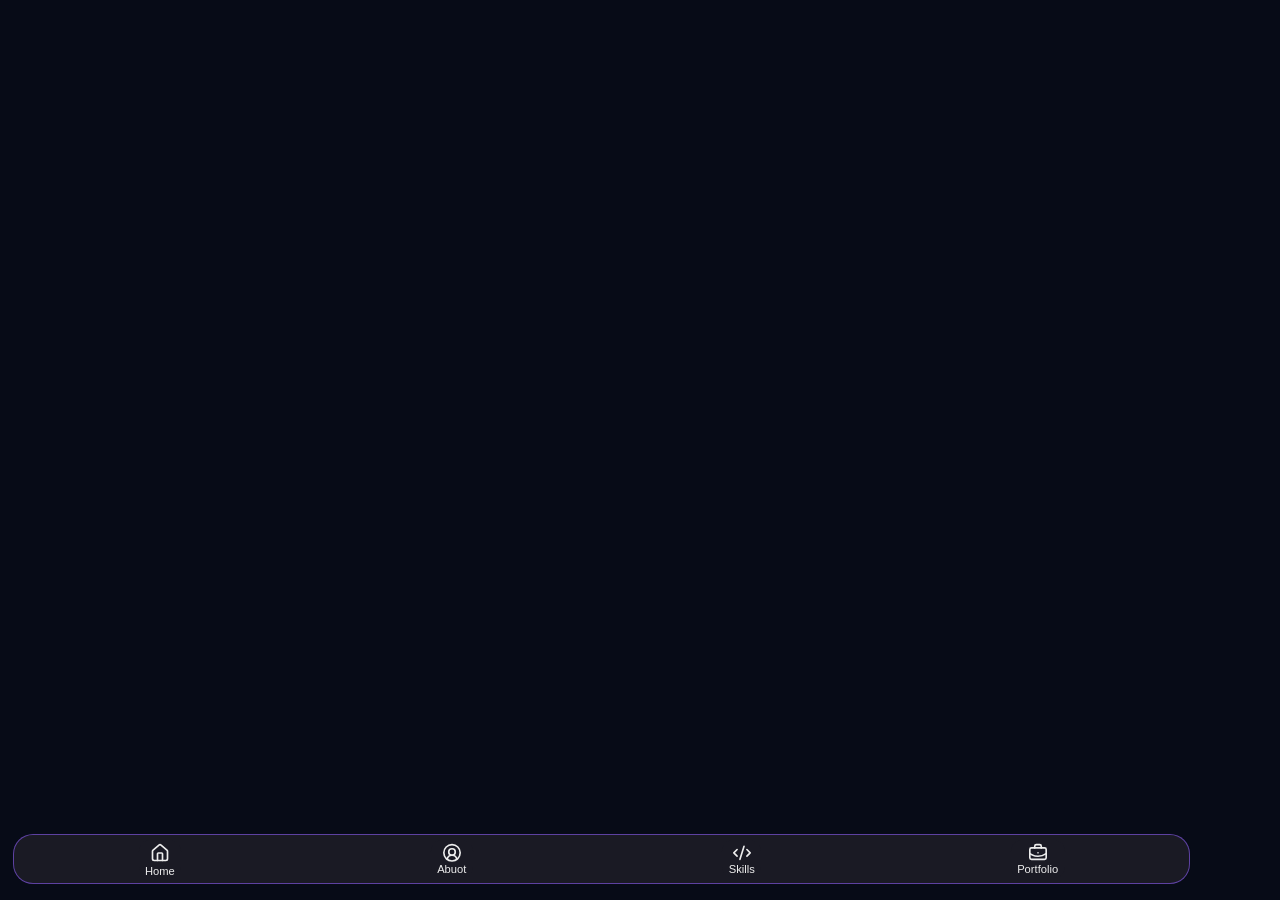
==== commit 66e05b81: "update active button" ====
--- a/index.html
+++ b/index.html
@@ -8,135 +8,34 @@
     <link rel="stylesheet" href="css/styles.css">
 </head>
 <body>
-    <div class="container">
-        <!-- header -->
+    <div class="contaner">
         <header>
-            <!-- item1 -->
-            <section class="left-header">
-                <img src="./assets/image/1000127958-removebg-preview.png" alt="logo" class="img-logo">
-                <p class="text-header">dev</p>
-            </section>
-            <!-- item2 -->
-             <!-- item menu orginal -->
-              <section class="menu-desktap">
-                <nav>
-                    <ul class="list">
-                        <li><a href="./index.html">Home</a></li>
-                        <li><a href="#">Skills</a></li>
-                        <li><a href="./project.html">Project</a></li>
-                        <li><a href="./contact.html">Contact</a></li>
-                    </ul>
+            <section class="header-top"></section>
+            <section class="header-bottom"></section>
+        </header>
+
+        <!-- nav -->
+         <div class="contaner-nav">
+             <nav class="nav">
+                    <button class="nav-btn active">
+                        <span><svg xmlns="http://www.w3.org/2000/svg" width="20" height="20" viewBox="0 0 24 24" fill="none" stroke="#ededed" stroke-width="2" stroke-linecap="round" stroke-linejoin="round" class="lucide lucide-house-icon lucide-house"><path d="M15 21v-8a1 1 0 0 0-1-1h-4a1 1 0 0 0-1 1v8"/><path d="M3 10a2 2 0 0 1 .709-1.528l7-6a2 2 0 0 1 2.582 0l7 6A2 2 0 0 1 21 10v9a2 2 0 0 1-2 2H5a2 2 0 0 1-2-2z"/></svg></span>
+                        Home
+                    </button>
+                    <button class="nav-btn">
+                        <svg xmlns="http://www.w3.org/2000/svg" width="20" height="20" viewBox="0 0 24 24" fill="none" stroke="#ededed" stroke-width="2" stroke-linecap="round" stroke-linejoin="round" class="lucide lucide-circle-user-round-icon lucide-circle-user-round"><path d="M17.925 20.056a6 6 0 0 0-11.851.001"/><circle cx="12" cy="11" r="4"/><circle cx="12" cy="12" r="10"/></svg>
+                        Abuot
+                    </button>
+                    <button class="nav-btn">
+                        <svg xmlns="http://www.w3.org/2000/svg" width="20" height="20" viewBox="0 0 24 24" fill="none" stroke="#ededed" stroke-width="2" stroke-linecap="round" stroke-linejoin="round" class="lucide lucide-code-xml-icon lucide-code-xml"><path d="m18 16 4-4-4-4"/><path d="m6 8-4 4 4 4"/><path d="m14.5 4-5 16"/></svg>
+                        Skills
+                    </button>
+                    <button class="nav-btn">
+                        <svg xmlns="http://www.w3.org/2000/svg" width="20" height="20" viewBox="0 0 24 24" fill="none" stroke="#ededed" stroke-width="2" stroke-linecap="round" stroke-linejoin="round" class="lucide lucide-briefcase-business-icon lucide-briefcase-business"><path d="M12 12h.01"/><path d="M16 6V4a2 2 0 0 0-2-2h-4a2 2 0 0 0-2 2v2"/><path d="M22 13a18.15 18.15 0 0 1-20 0"/><rect width="20" height="14" x="2" y="6" rx="2"/></svg>
+                        Portfolio
+                    </button>
+                
                 </nav>
-              </section>
-             
-             <!-- item3 -->
-              <section>
-                <button class="btn-header"><a href="#">Contact</a></button>
-              </section>
-        </header>
-        <!-- main -->
-        <main>
-            <!-- text abuot me -->
-            <section class="main">
-                <section class="main-left">
-                    <span class="text-main-left">👋Hello , I'm</span>
-                    <h1 id="text-el"></h1>
-                    <h2>Front-End Developer |</h2>
-                    <p>I build modern and responsive websites with 
-                        <br>
-                        clean code and great user experience.
-                    </p>
-                    <div class="box-btn">
-                        <button class="btn-main-left">View My Work</button>
-                        <button class="btn-main-right"><svg xmlns="http://www.w3.org/2000/svg" width="16" height="16" viewBox="0 0 24 24" fill="none" stroke="#ffffff" stroke-width="2" stroke-linecap="round" stroke-linejoin="round" class="lucide lucide-mail-icon lucide-mail"><path d="m22 7-8.991 5.727a2 2 0 0 1-2.009 0L2 7"/><rect x="2" y="4" width="20" height="16" rx="2"/></svg>  Contact me</button>
-                    </div>
-                    <div class="contact">
-                        <a href=""><img src="./assets/image/github-svgrepo-com.svg" alt="github" class="img-contact"></a>
-                        <a href=""><img src="./assets/image/linkedin-1-svgrepo-com.svg" alt="linkdin" class="img-contact"></a>
-                        <a href="https://t.me/SaeedAlpachi"><img src="./assets/image/telegram-svgrepo-com.svg" alt="tel" class="img-contact"></a>
-                        <a href="mailto:saeed89soltanii@gmail.com"><img src="./assets/image/gmail-svgrepo-com.svg" alt="email" class="img-contact"></a>
-                        
-                    </div>
-                </section>
-                <section class="main-right">
-                    <img src="./assets/image/file_00000000397871f4ac7698c26f816f2d.jpg" alt="me">
-                </section>
-            </section>
-
-            <!-- about me -->
-             <section class="about">
-                <!-- right -->
-                <section class="about-right">
-                    <h2>About Me</h2>
-                    <p>I'm a front-end developer who loves building <br>
-                    beautiful, functional and user-friendly web <br>
-                    applications, l enjoy tuming compler problems <br>
-                    into simple, beautiful and intuitive designs.</p>
-                </section>
-                <!-- left -->
-                <section class="about-left">
-                    <div class="about-me-left top">
-                        <svg xmlns="http://www.w3.org/2000/svg" width="20" height="20" viewBox="0 0 24 24" fill="none" stroke="#a855f7" stroke-width="2" stroke-linecap="round" stroke-linejoin="round" class="lucide lucide-user-icon lucide-user"><path d="M19 21v-2a4 4 0 0 0-4-4H9a4 4 0 0 0-4 4v2"/><circle cx="12" cy="7" r="4"/></svg>
-                        <p>Name:</p>
-                    </div>
-                    <div class="text-right top-text"><p>Saeed</p></div>
-                    <div class="about-me-left">
-                        <svg xmlns="http://www.w3.org/2000/svg" width="20" height="20" viewBox="0 0 24 24" fill="none" stroke="#a855f7" stroke-width="2" stroke-linecap="round" stroke-linejoin="round" class="lucide lucide-calendar-days-icon lucide-calendar-days"><path d="M8 2v4"/><path d="M16 2v4"/><rect width="18" height="18" x="3" y="4" rx="2"/><path d="M3 10h18"/><path d="M8 14h.01"/><path d="M12 14h.01"/><path d="M16 14h.01"/><path d="M8 18h.01"/><path d="M12 18h.01"/><path d="M16 18h.01"/></svg>
-                        <p>Age:</p>
-                    </div>
-                    <div class="text-right"><p>16</p></div>
-                    <div class="about-me-left">
-                        <svg xmlns="http://www.w3.org/2000/svg" width="20" height="20" viewBox="0 0 24 24" fill="none" stroke="#a855f7" stroke-width="2" stroke-linecap="round" stroke-linejoin="round" class="lucide lucide-map-pin-icon lucide-map-pin"><path d="M20 10c0 4.993-5.539 10.193-7.399 11.799a1 1 0 0 1-1.202 0C9.539 20.193 4 14.993 4 10a8 8 0 0 1 16 0"/><circle cx="12" cy="10" r="3"/></svg>
-                        <p>Location:</p>
-                    </div>
-                    <div class="text-right"><p>Iran, Lorestan</p></div>
-                    <div class="about-me-left">
-                        <svg xmlns="http://www.w3.org/2000/svg" width="20" height="20" viewBox="0 0 24 24" fill="none" stroke="#a855f7" stroke-width="2" stroke-linecap="round" stroke-linejoin="round" class="lucide lucide-mail-icon lucide-mail"><path d="m22 7-8.991 5.727a2 2 0 0 1-2.009 0L2 7"/><rect x="2" y="4" width="20" height="16" rx="2"/></svg>
-                        <p>Email:</p>
-                    </div>
-                    <div class="text-right"><p>S@gmail.com</p></div>
-                    <div class="about-me-left bottom">
-                        <svg xmlns="http://www.w3.org/2000/svg" width="20" height="20" viewBox="0 0 24 24" fill="none" stroke="#a855f7" stroke-width="2" stroke-linecap="round" stroke-linejoin="round" class="lucide lucide-briefcase-business-icon lucide-briefcase-business"><path d="M12 12h.01"/><path d="M16 6V4a2 2 0 0 0-2-2h-4a2 2 0 0 0-2 2v2"/><path d="M22 13a18.15 18.15 0 0 1-20 0"/><rect width="20" height="14" x="2" y="6" rx="2"/></svg>
-                        <p>Role:</p>
-                    </div>
-                    <div class="text-right bottom-text"><p>Front-End</p></div>
-                </section>
-             </section>
-        </main>
-        <!-- aside -->
-         <aside>
-            <!-- menu -->
-             <section class="parent-menu">
-                <nav>
-                    <ul class="list">
-                        <li class="menu-nav">
-                            <a href="./index.html">Home</a>
-                            <div class="icon-menu">
-                                <svg xmlns="http://www.w3.org/2000/svg" width="20" height="20" viewBox="0 0 24 24" fill="none" stroke="#ffffff" stroke-width="2" stroke-linecap="round" stroke-linejoin="round" class="lucide lucide-house-icon lucide-house"><path d="M15 21v-8a1 1 0 0 0-1-1h-4a1 1 0 0 0-1 1v8"/><path d="M3 10a2 2 0 0 1 .709-1.528l7-6a2 2 0 0 1 2.582 0l7 6A2 2 0 0 1 21 10v9a2 2 0 0 1-2 2H5a2 2 0 0 1-2-2z"/></svg>
-                            </div>
-                        </li>
-                        <li class="menu-nav">
-                            <a href="#">Skills</a>
-                            <div class="icon-menu">
-                                <svg xmlns="http://www.w3.org/2000/svg" width="20" height="20" viewBox="0 0 24 24" fill="none" stroke="#ffffff" stroke-width="2" stroke-linecap="round" stroke-linejoin="round" class="lucide lucide-code-xml-icon lucide-code-xml"><path d="m18 16 4-4-4-4"/><path d="m6 8-4 4 4 4"/><path d="m14.5 4-5 16"/></svg>
-                            </div>
-                        </li>
-                        <li class="menu-nav">
-                            <a href="./project.html">Project</a>
-                            <div class="icon-menu">
-                                <svg xmlns="http://www.w3.org/2000/svg" width="20" height="20" viewBox="0 0 24 24" fill="none" stroke="#ffffff" stroke-width="2" stroke-linecap="round" stroke-linejoin="round" class="lucide lucide-folder-code-icon lucide-folder-code"><path d="M10 10.5 8 13l2 2.5"/><path d="m14 10.5 2 2.5-2 2.5"/><path d="M20 20a2 2 0 0 0 2-2V8a2 2 0 0 0-2-2h-7.9a2 2 0 0 1-1.69-.9L9.6 3.9A2 2 0 0 0 7.93 3H4a2 2 0 0 0-2 2v13a2 2 0 0 0 2 2z"/></svg>
-                            </div>
-                        </li>
-                        <li class="menu-nav">
-                            <a href="./contact.html">Contact</a>
-                            <div class="icon-menu">
-                                <svg xmlns="http://www.w3.org/2000/svg" width="20" height="20" viewBox="0 0 24 24" fill="none" stroke="#ffffff" stroke-width="2" stroke-linecap="round" stroke-linejoin="round" class="lucide lucide-phone-icon lucide-phone"><path d="M13.832 16.568a1 1 0 0 0 1.213-.303l.355-.465A2 2 0 0 1 17 15h3a2 2 0 0 1 2 2v3a2 2 0 0 1-2 2A18 18 0 0 1 2 4a2 2 0 0 1 2-2h3a2 2 0 0 1 2 2v3a2 2 0 0 1-.8 1.6l-.468.351a1 1 0 0 0-.292 1.233 14 14 0 0 0 6.392 6.384"/></svg>
-                            </div>
-                        </li>
-                    </ul>
-                </nav>
-             </section>
-         </aside>
+            </div>
     </div>
 
     <script src="./js/script.js"></script>
--- a/css/styles.css
+++ b/css/styles.css
@@ -38,304 +38,41 @@
     width: 1140px;
     margin: 0 auto;
     height: 100%;
+    
 }
-header{
-    width: 100%;
+.contaner-nav{
+    position: relative;
+}
+.nav{
+    width: 92%;
+    height: 3.1rem;
     display: flex;
+    justify-content: space-around;
+    background-color: #1a1a24;
+    backdrop-filter: blur(15px);
+    -webkit-backdrop-filter: blur(15px);
+    border: 1px solid rgba(139,92, 246, 0.6);
+    box-shadow: 15px rgba(139, 92, 246, 0.1), 30px rgba(37, 99, 235, 0.2);
+    margin: 0 auto;
+    position: fixed;
+    bottom: 1rem;
+    left: .8rem;
+    padding: .3rem 0;
+    border-radius: 20px;
+}
+
+.contaner-nav .nav .nav-btn{
+    background: #1a1a24;
+    display: flex;
+    flex-direction: column;
+    border: none;
+    color: #ededed;
     align-items: center;
     justify-content: space-between;
-    padding: 1rem 0;
-    border-bottom: 2px solid var(--border);
+    font-size: .7rem;
+    padding: .2rem .4rem;
+    border-radius: .7rem;
 }
-nav{
-        position: relative;
-    }
-header .left-header{
-    display: flex;
-    align-items: center;
-    gap: .3rem;
-}
-header .left-header .text-header{
-    font-size: 1.4rem;
-}
-header .left-header .img-logo{
-    width: 4rem;
-}
-.list{
-    list-style-type: none;
-    display: flex;
-    gap: 2rem;
-}
-.list li a{
-    color: var(--text-primary);
-    text-decoration: none;
-}
-.list li a:hover{
-    color: var(--primary);
-    transition: all .5s;
-}
-header .btn-header{
-    font-size: 1.3rem;
-    background: linear-gradient(90deg, #2563eb 0%, #8b5cf6 100%);
-    border: none;
-    padding: .6rem 1.7rem;
-    border-radius: .3rem;
-}
-header .btn-header a{
-    color: var(--text-primary);
-    text-decoration: none;
-}
-.parent-menu .list .icon-menu{
-    text-align: center;
-}
-.parent-menu .list .menu-nav{
-    display: flex;
-    flex-direction: column-reverse;
-}
-.parent-menu{
-    display: none;
-}
-/* main */
-.main{
-    margin-top: 10rem;
-    display: flex;
-}
-.main .main-left{
-    display: flex;
-    flex-direction: column;
-    gap: .4rem;
-}
-.main .main-left h1{
-    font-size: 3rem;
-}
-.main .main-left h2{
-    background: linear-gradient(45deg, rgb(69, 98, 243), #c130f6);
-    background-clip: text;
-    -webkit-background-clip: text;
-    -webkit-text-fill-color: transparent;
-    width: 16.3rem;
-}
-.main .main-left .text-main-left{
-    background: var(--bg-card);
-    padding: .5rem .6rem;
-    width: 7.5rem;
-    border: 2px solid var(--bg-card-hover);
-    border-radius: 1.3rem;
-    color: var(--text-muted);
-}
-.main .main-left .box-btn{
-    display: flex;
-    gap: 1rem;
-    margin-top: 1rem;
-}
-.main .main-left .btn-main-left{
-    background: linear-gradient(45deg, #2563eb 0%, #8b5cf6 100%);
-    border: none;
-    text-align: center;
-    align-items: center;
-    padding: .6rem 2rem;
-    color: var(--text-primary);
-    border-radius: .2rem;
-}
-.main .main-left .btn-main-right{
-    padding: .6rem 2rem;
-    background: var(--bg-secondary);
-    color: var(--text-secondary);
-    display: flex;
-    text-align: center;
-    border-radius: .2rem;
-    border: 2px solid var(--border);
-    gap: .4rem;
-}
-.main .main-left .contact{
-    display: flex;
-    gap: 1rem;
-    margin-top: 2rem;
-}
-.main .main-left .contact .img-contact{
-    width: 2rem;
-}
-#text-el::after{
-    content: "|";
-    animation: blink 0.8s infinite;
-}
-@keyframes blink{
-    50%{
-        opacity: 0;
-    }
-}
-.main .main-right img{
-    width: 25rem;
-    border: 2px solid var(--border);
-    border-radius: .8rem;
-    animation: float 3s ease-in-out infinite;
-}
-@keyframes float {
-    0%{
-        transform: translateY(0);
-    }
-    50%{
-        transform: translateY(-25px);
-    }
-    100%{
-        transform: translateY(0);
-    }
-}
-/* about me */
-.about{
-    display: flex;
-    width: 30rem;
-    margin: 6.7rem auto 0;
-    background-color: var(--bg-card);
-    padding: 1.5rem;
-    border-radius: 1.2rem;
-    border: 2px solid var(--border);
-    justify-content: space-between;
-    flex-wrap: wrap;
-    gap: 2rem;
-    align-items: center;
-}
-.about .about-right{
-    display: flex;
-    flex-direction: column;
-    gap: 3rem;
-}
-.about .about-right h2{
-    padding: .5rem 0;
-    border-bottom: 3px solid var(--secondary-light);
-    width: 7.3rem;
-}
-.about .about-right p{
-    line-height: 1.8rem;
-    color: var(--text-muted);
-}
-.about .about-left{
-    display: grid;
-    grid-template-columns: repeat(2,14rem);
-    border-radius: .8rem;
-}
-.about .about-left .about-me-left{
-    display: flex;
-    gap: .5rem;
-    border: 2px solid var(--border);
-    border-bottom: 1px solid var(--border);
-    padding: .8rem;
-    color: var(--text-secondary);
-
-}
-.about .about-left .top{
-    border-radius: .9rem 0 0 0;
-}
-.about .about-left .bottom{
-    border-radius: 0 0 0 .9rem ;
-}
-.about .about-left .bottom-text{
-    border-radius: 0 0 .9rem 0;
-}
-.about .about-left .top-text{
-    border-radius:  0 .9rem 0 0;
-}
-.about .about-left .text-right{
-    border: 2px solid var(--border);
-    border-bottom: 1px solid var(--border);
-    padding: .8rem;
-    color: var(--text-secondary);
-
-}
-
-/* responsiv */
-
-@media screen and (max-width: 600px){
-    html{
-        font-size: 80%;
-    }
-    .about{
-        flex-direction: column;
-        align-items: start;
-        justify-content: start;
-    }
-    .menu-desktap{
-        display: none;
-    }
-    .parent-menu{
-        position: fixed;
-        bottom: 1.5rem;
-        left: 0;
-        right: 0;
-        z-index: 10;
-        height: 4rem;
-        width: 80%;
-        margin: 0 auto;
-        padding: .5rem 1rem;
-        background: #162033eb;
-        border-radius: 2.5rem;
-        display: flex;
-        align-items: center;
-    }
-    nav{
-        margin: 0 auto;
-        width: 100%;
-    }
-    .list{
-        display: flex;
-        justify-content: space-around;
-    }
-    .menu-nav a{
-        font-size: 0.9rem;
-    }
-    .main .main-right img{
-        width: 22rem;
-    }
-    
-}
-@media screen and (max-width: 1200px){
-    .container{
-        width: 900px;
-    }
-}
-@media screen and (max-width: 998px){
-    .container{
-        width: 750px;
-    }
-}
-@media screen and (max-width: 768px){
-    .container{
-        width: 600px;
-    }
-    header{
-        padding: 1rem ;
-    }
-    
-    .main{
-        display: flex;
-        flex-direction: column;
-        gap: 3rem;
-        align-items: center;
-        margin-top: 5rem;
-    }
-}
-
-@media screen and (max-width: 575px){
-    header{
-        padding: 1rem .5rem;
-
-    }
-    .about{
-        align-items: center;
-        justify-content: center;
-        margin: 6.7 auto 0;
-    }
-    .about .about-left{
-        grid-template-columns: repeat(2,9rem);
-    }
-    .about .about-right p{
-        font-size: 1rem;
-    }
-    .about .text-right{
-        font-size: 1rem;
-    }
-    .about .about-me-left{
-        font-size: 1rem;
-        align-items: center;
-    }
+.active{
+    background: linear-gradient(135deg, rgba(124, 58, 237, 0.9), rgba(37,99,235,0.9));
 }
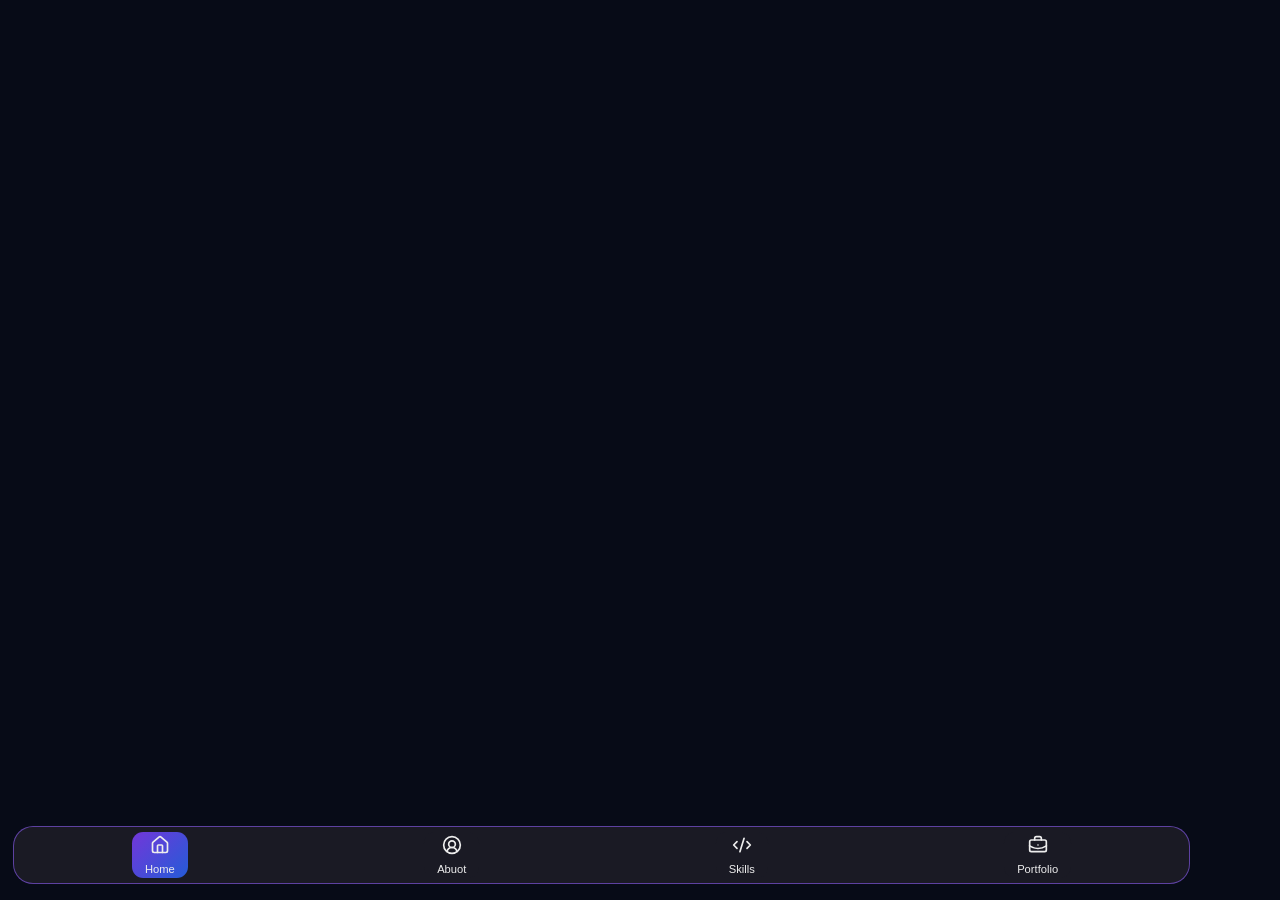
==== commit d05f4c64: "update" ====
--- a/index.html
+++ b/index.html
@@ -17,19 +17,19 @@
         <!-- nav -->
          <div class="contaner-nav">
              <nav class="nav">
-                    <button class="nav-btn active">
+                    <button class="nav-btn active back">
                         <span><svg xmlns="http://www.w3.org/2000/svg" width="20" height="20" viewBox="0 0 24 24" fill="none" stroke="#ededed" stroke-width="2" stroke-linecap="round" stroke-linejoin="round" class="lucide lucide-house-icon lucide-house"><path d="M15 21v-8a1 1 0 0 0-1-1h-4a1 1 0 0 0-1 1v8"/><path d="M3 10a2 2 0 0 1 .709-1.528l7-6a2 2 0 0 1 2.582 0l7 6A2 2 0 0 1 21 10v9a2 2 0 0 1-2 2H5a2 2 0 0 1-2-2z"/></svg></span>
                         Home
                     </button>
-                    <button class="nav-btn">
+                    <button class="nav-btn back">
                         <svg xmlns="http://www.w3.org/2000/svg" width="20" height="20" viewBox="0 0 24 24" fill="none" stroke="#ededed" stroke-width="2" stroke-linecap="round" stroke-linejoin="round" class="lucide lucide-circle-user-round-icon lucide-circle-user-round"><path d="M17.925 20.056a6 6 0 0 0-11.851.001"/><circle cx="12" cy="11" r="4"/><circle cx="12" cy="12" r="10"/></svg>
                         Abuot
                     </button>
-                    <button class="nav-btn">
+                    <button class="nav-btn back">
                         <svg xmlns="http://www.w3.org/2000/svg" width="20" height="20" viewBox="0 0 24 24" fill="none" stroke="#ededed" stroke-width="2" stroke-linecap="round" stroke-linejoin="round" class="lucide lucide-code-xml-icon lucide-code-xml"><path d="m18 16 4-4-4-4"/><path d="m6 8-4 4 4 4"/><path d="m14.5 4-5 16"/></svg>
                         Skills
                     </button>
-                    <button class="nav-btn">
+                    <button class="nav-btn back">
                         <svg xmlns="http://www.w3.org/2000/svg" width="20" height="20" viewBox="0 0 24 24" fill="none" stroke="#ededed" stroke-width="2" stroke-linecap="round" stroke-linejoin="round" class="lucide lucide-briefcase-business-icon lucide-briefcase-business"><path d="M12 12h.01"/><path d="M16 6V4a2 2 0 0 0-2-2h-4a2 2 0 0 0-2 2v2"/><path d="M22 13a18.15 18.15 0 0 1-20 0"/><rect width="20" height="14" x="2" y="6" rx="2"/></svg>
                         Portfolio
                     </button>
--- a/css/styles.css
+++ b/css/styles.css
@@ -45,7 +45,7 @@
 }
 .nav{
     width: 92%;
-    height: 3.1rem;
+    height: 3.6rem;
     display: flex;
     justify-content: space-around;
     background-color: #1a1a24;
@@ -62,7 +62,6 @@
 }
 
 .contaner-nav .nav .nav-btn{
-    background: #1a1a24;
     display: flex;
     flex-direction: column;
     border: none;
@@ -70,8 +69,11 @@
     align-items: center;
     justify-content: space-between;
     font-size: .7rem;
-    padding: .2rem .4rem;
+    padding: .2rem .8rem;
     border-radius: .7rem;
+}
+.back{
+    background: #1a1a24;
 }
 .active{
     background: linear-gradient(135deg, rgba(124, 58, 237, 0.9), rgba(37,99,235,0.9));
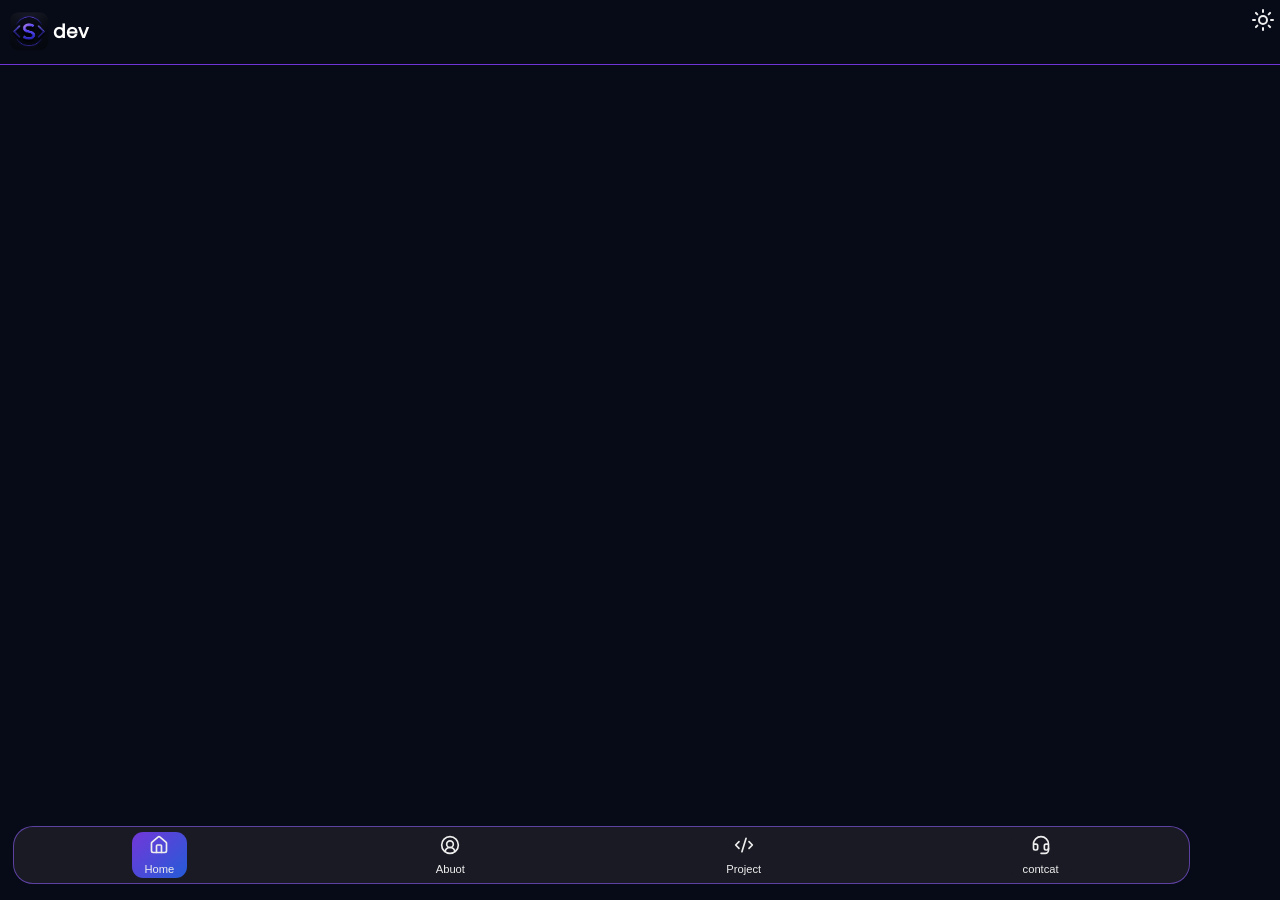
==== commit 3ff31ec9: "update" ====
--- a/index.html
+++ b/index.html
@@ -10,14 +10,29 @@
 <body>
     <div class="contaner">
         <header>
-            <section class="header-top"></section>
-            <section class="header-bottom"></section>
+            <!-- header top -->
+            <section class="header-top">
+                <section class="header-top-left">
+                    <img src="./assets/image/1000127958-removebg-preview.png" alt="" class="logo">
+                    <h3 class="logo-title">dev</h3>
+                </section>
+
+                <section class="header-top-right">
+                    <div class="mood">
+                        <span><svg xmlns="http://www.w3.org/2000/svg" width="24" height="24" viewBox="0 0 24 24" fill="none" stroke="#ededed" stroke-width="2" stroke-linecap="round" stroke-linejoin="round" class="lucide lucide-sun-icon lucide-sun"><circle cx="12" cy="12" r="4"/><path d="M12 2v2"/><path d="M12 20v2"/><path d="m4.93 4.93 1.41 1.41"/><path d="m17.66 17.66 1.41 1.41"/><path d="M2 12h2"/><path d="M20 12h2"/><path d="m6.34 17.66-1.41 1.41"/><path d="m19.07 4.93-1.41 1.41"/></svg></span>
+                    </div>
+                </section>
+            </section>
+            <!-- header bottom -->
+            <section class="header-bottom">
+
+            </section>
         </header>
 
         <!-- nav -->
          <div class="contaner-nav">
              <nav class="nav">
-                    <button class="nav-btn active back">
+                    <button class="nav-btn active back Home-btn">
                         <span><svg xmlns="http://www.w3.org/2000/svg" width="20" height="20" viewBox="0 0 24 24" fill="none" stroke="#ededed" stroke-width="2" stroke-linecap="round" stroke-linejoin="round" class="lucide lucide-house-icon lucide-house"><path d="M15 21v-8a1 1 0 0 0-1-1h-4a1 1 0 0 0-1 1v8"/><path d="M3 10a2 2 0 0 1 .709-1.528l7-6a2 2 0 0 1 2.582 0l7 6A2 2 0 0 1 21 10v9a2 2 0 0 1-2 2H5a2 2 0 0 1-2-2z"/></svg></span>
                         Home
                     </button>
@@ -25,13 +40,13 @@
                         <svg xmlns="http://www.w3.org/2000/svg" width="20" height="20" viewBox="0 0 24 24" fill="none" stroke="#ededed" stroke-width="2" stroke-linecap="round" stroke-linejoin="round" class="lucide lucide-circle-user-round-icon lucide-circle-user-round"><path d="M17.925 20.056a6 6 0 0 0-11.851.001"/><circle cx="12" cy="11" r="4"/><circle cx="12" cy="12" r="10"/></svg>
                         Abuot
                     </button>
-                    <button class="nav-btn back">
+                    <button class="nav-btn back project-btn">
                         <svg xmlns="http://www.w3.org/2000/svg" width="20" height="20" viewBox="0 0 24 24" fill="none" stroke="#ededed" stroke-width="2" stroke-linecap="round" stroke-linejoin="round" class="lucide lucide-code-xml-icon lucide-code-xml"><path d="m18 16 4-4-4-4"/><path d="m6 8-4 4 4 4"/><path d="m14.5 4-5 16"/></svg>
-                        Skills
+                        Project
                     </button>
-                    <button class="nav-btn back">
-                        <svg xmlns="http://www.w3.org/2000/svg" width="20" height="20" viewBox="0 0 24 24" fill="none" stroke="#ededed" stroke-width="2" stroke-linecap="round" stroke-linejoin="round" class="lucide lucide-briefcase-business-icon lucide-briefcase-business"><path d="M12 12h.01"/><path d="M16 6V4a2 2 0 0 0-2-2h-4a2 2 0 0 0-2 2v2"/><path d="M22 13a18.15 18.15 0 0 1-20 0"/><rect width="20" height="14" x="2" y="6" rx="2"/></svg>
-                        Portfolio
+                    <button class="nav-btn back contact-btn">
+                        <svg xmlns="http://www.w3.org/2000/svg" width="20" height="20" viewBox="0 0 24 24" fill="none" stroke="#ededed" stroke-width="2" stroke-linecap="round" stroke-linejoin="round" class="lucide lucide-headset-icon lucide-headset"><path d="M3 11h3a2 2 0 0 1 2 2v3a2 2 0 0 1-2 2H5a2 2 0 0 1-2-2v-5Zm0 0a9 9 0 1 1 18 0m0 0v5a2 2 0 0 1-2 2h-1a2 2 0 0 1-2-2v-3a2 2 0 0 1 2-2h3Z"/><path d="M21 16v2a4 4 0 0 1-4 4h-5"/></svg>
+                        contcat
                     </button>
                 
                 </nav>
--- a/css/styles.css
+++ b/css/styles.css
@@ -33,7 +33,23 @@
     color: var(--text-primary);
     font-size: 1rem;
     height: 100dvh;
+    transition: opacity 0.4s ease;
+    animation: pagein 0.4s ease;
 }
+@keyframes pagein{
+    from{
+        opacity: 0;
+        transform: translateY(10px);
+    }
+    to{
+        opacity: 1;
+        transform: translateY(0);
+    }
+}
+body.fade-out{
+    opacity: 0;
+}
+
 .container{
     width: 1140px;
     margin: 0 auto;
@@ -77,4 +93,29 @@
 }
 .active{
     background: linear-gradient(135deg, rgba(124, 58, 237, 0.9), rgba(37,99,235,0.9));
+}
+
+/* header*/
+.header-top{
+    width: 100%;
+    border-bottom: 1px solid rgba(124, 58, 237, 0.9);
+    padding: .5rem 0.3rem;
+    display: flex;
+    justify-content: space-between;
+}
+.header-top .header-top-left{
+    display: flex;
+    align-items: center;
+}
+
+
+.header-top .header-top-left .logo{
+    width: 3rem;
+}
+.header-top .header-top-right{
+    height: 100%;
+}
+.header-top .header-top-right .mood{
+    display: flex;
+    align-items: center;
 }
